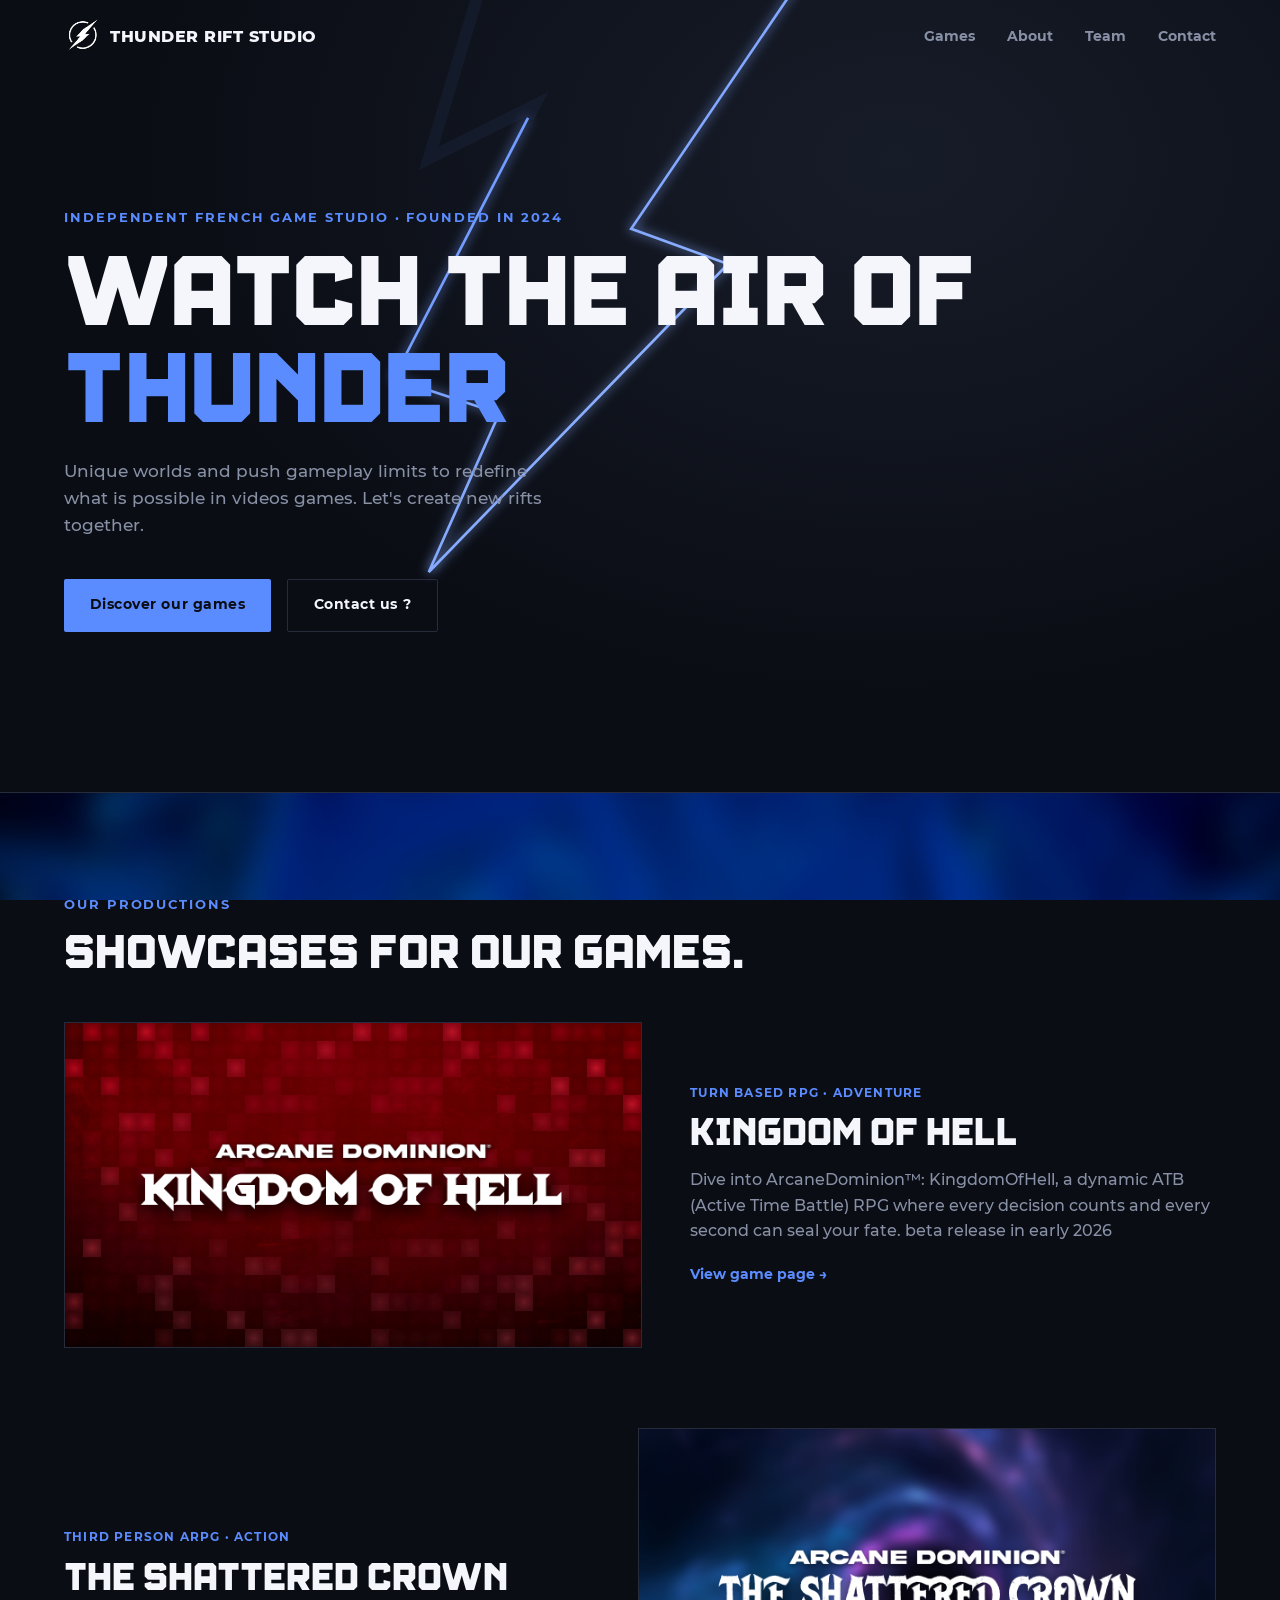
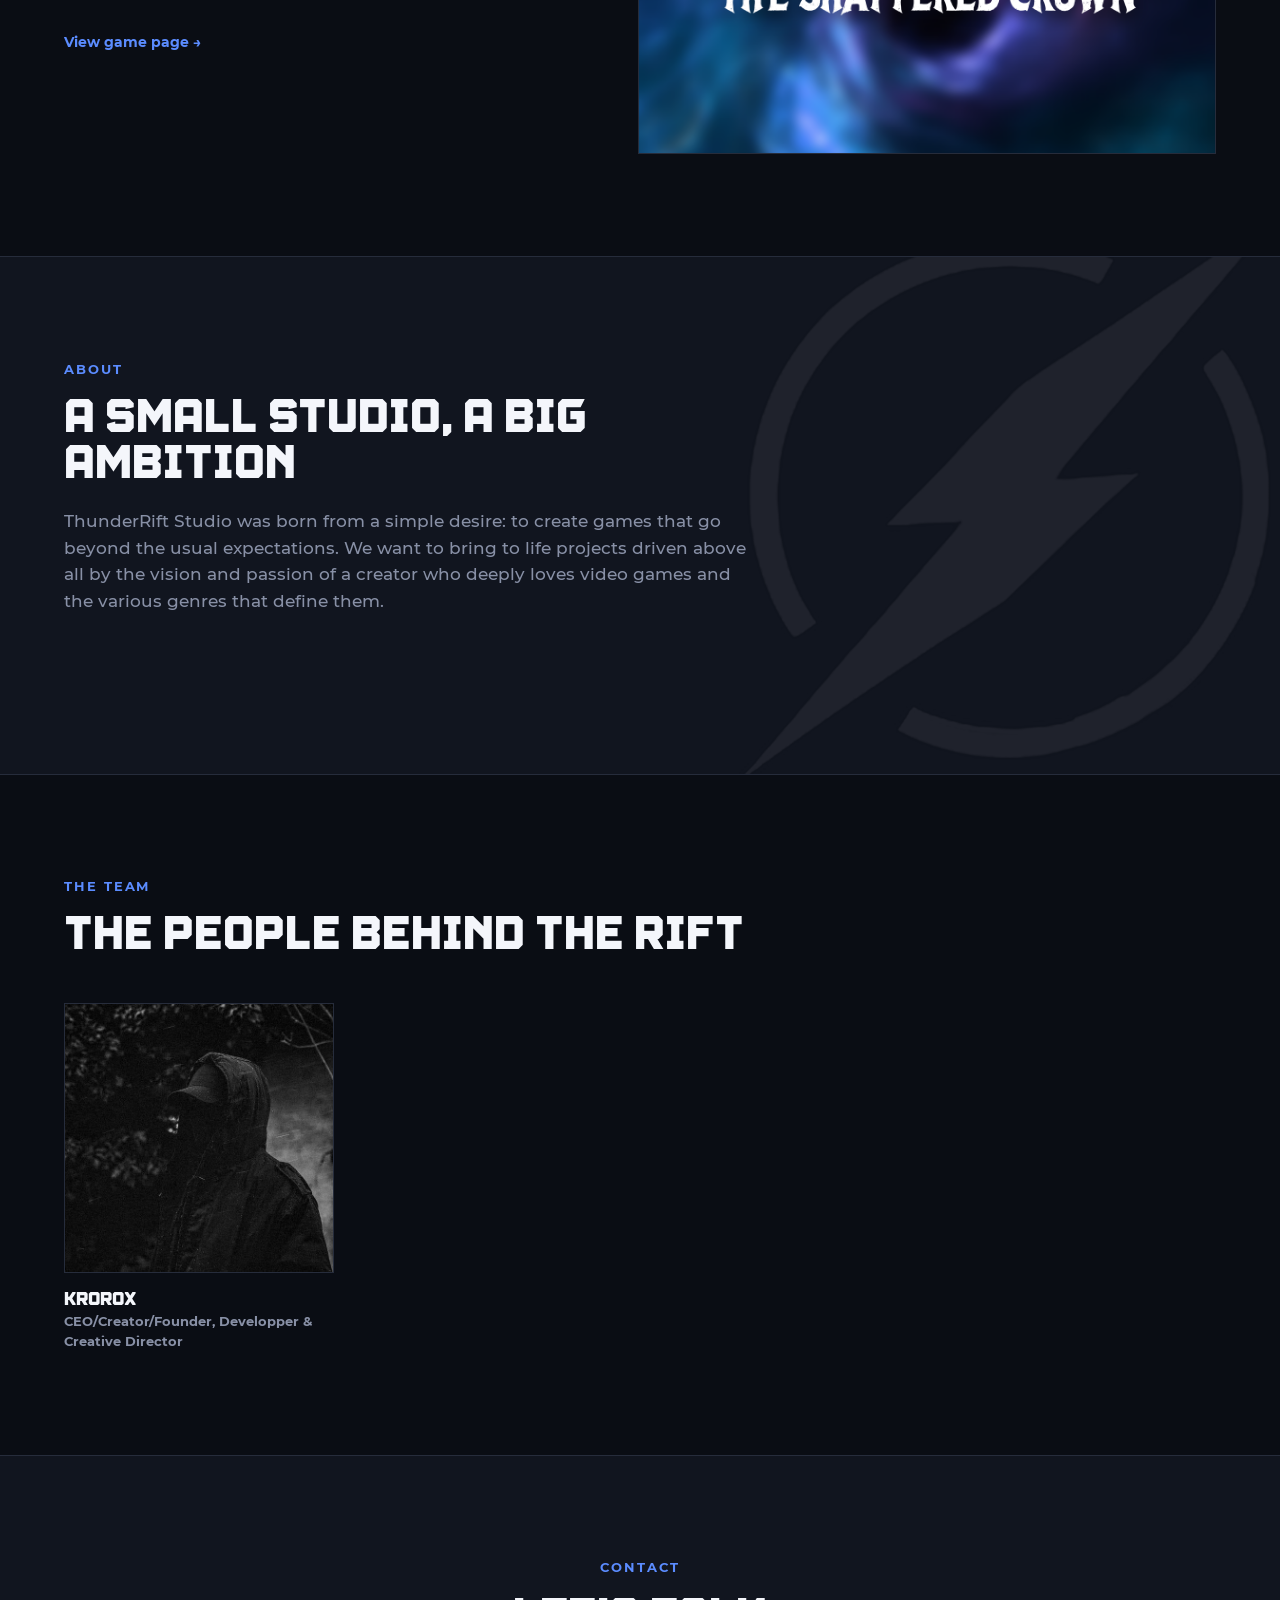
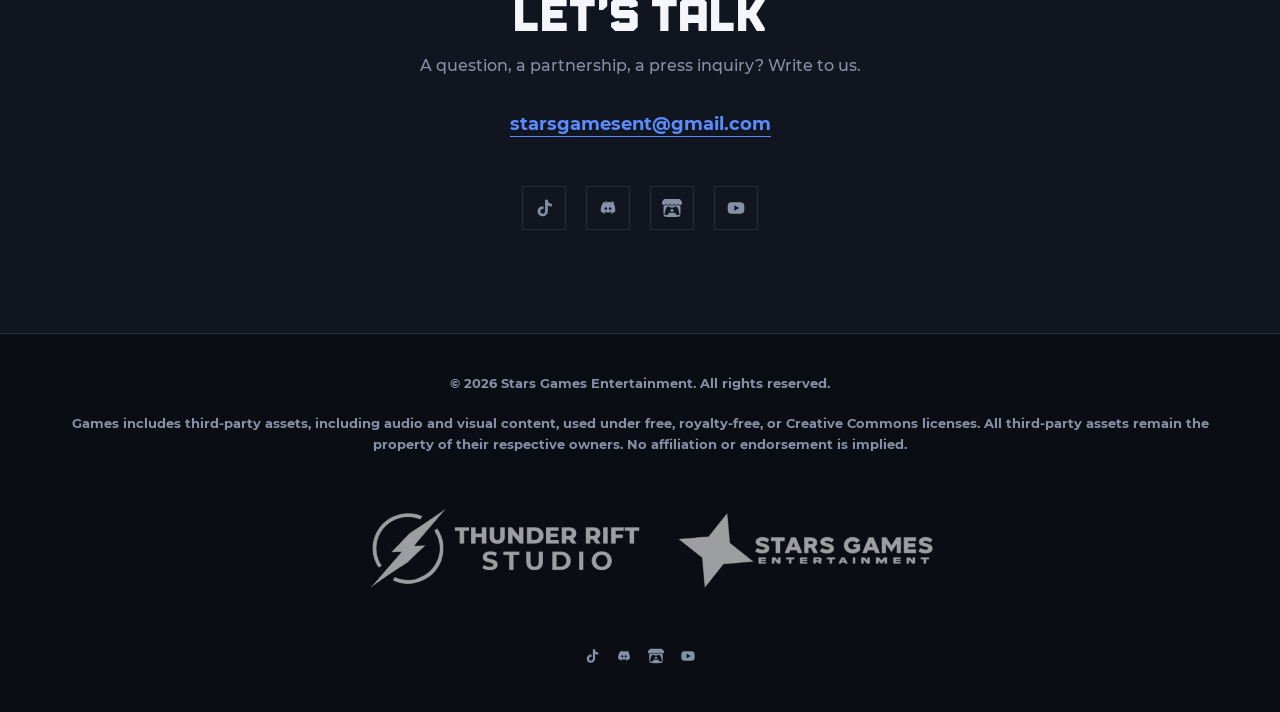
==== index.html @ 84edbed8 "prod v1" ====
<!DOCTYPE html>
<html lang="en">
<head>
<meta charset="UTF-8">
<meta name="viewport" content="width=device-width, initial-scale=1.0">
<title>ThunderRift Studio — Independent Game Studio</title>
<meta name="description" content="ThunderRift Studio, an independent video game studio. Discover our games, our team, and our world born in the rift.">

<link rel="stylesheet" href="css/style.css">
<link rel="icon" href="img/logo.png" type="image/png">
</head>
<body>

<a class="skip-link" href="#main-content">Skip to main content</a>

<!-- Top anchor, used by the logo for "back to top" -->
<div id="top"></div>

<header class="site-header" id="site-header">
  <div class="header-inner">
    <a href="#top" class="logo-lockup" aria-label="ThunderRift Studio — Back to top">
      <img src="img/logo.png" alt="" class="logo-mark" width="36" height="36">
      <span class="logo-text">
        <span class="logo-word">THUNDER<span class="accent"> RIFT STUDIO</span></span>
      </span>
    </a>

    <nav class="main-nav" aria-label="Main navigation">
      <a href="#games">Games</a>
      <a href="#about">About</a>
      <a href="#team">Team</a>
      <a href="#contact">Contact</a>
    </nav>

    <button class="nav-toggle" id="navToggle" aria-expanded="false" aria-controls="mobileNav" aria-label="Open menu">
      <span></span><span></span><span></span>
    </button>
  </div>

  <nav id="mobileNav" class="mobile-nav" aria-label="Mobile navigation">
    <a href="#games">Games</a>
    <a href="#about">About</a>
    <a href="#team">Team</a>
    <a href="#contact">Contact</a>
  </nav>
</header>

<main id="main-content">

  <!-- ================= HERO ================= -->
  <section class="hero">
    <div class="hero-bg" aria-hidden="true">
      <svg class="rift-svg" viewBox="0 0 1600 900" preserveAspectRatio="xMidYMid slice">
        <defs>
          <linearGradient id="riftLine" x1="0%" y1="0%" x2="100%" y2="100%">
            <stop offset="0%" stop-color="#5B8CFF"/>
            <stop offset="100%" stop-color="#A9C4FF"/>
          </linearGradient>
          <filter id="glow" x="-50%" y="-50%" width="200%" height="200%">
            <feGaussianBlur stdDeviation="6" result="blur"/>
            <feMerge>
              <feMergeNode in="blur"/>
              <feMergeNode in="SourceGraphic"/>
            </feMerge>
          </filter>
        </defs>
        <path id="riftPath" class="rift-path" filter="url(#glow)"
          d="M980,-20 L790,260 L900,300 L560,650 L640,470 L520,430 L680,120 L560,180 L620,-20"
          fill="none" stroke="url(#riftLine)" stroke-width="3"/>
        <path class="rift-path rift-path-faint" d="M980,-20 L790,260 L900,300 L560,650 L640,470 L520,430 L680,120 L560,180 L620,-20"
          fill="none" stroke="#5B8CFF" stroke-width="14" opacity="0.06"/>
      </svg>
    </div>

    <div class="hero-content">
      <p class="eyebrow">Independent French Game Studio · Founded in 2024</p>
      <h1 class="hero-title">watch the air of <span class="accent">thunder</span><br></h1>
      <p class="hero-sub">Unique worlds and push gameplay limits to redefine what is possible in videos games. Let's create new rifts together.</p>
      <div class="hero-actions">
        <a href="#games" class="btn btn-primary">Discover our games</a>
        <a href="#contact" class="btn btn-ghost">Contact us ?</a>
      </div>
    </div>

  </section>

  <!-- ================= GAMES ================= -->
  <section class="games" id="games">
    <div class="section-head">
      <p class="eyebrow">Our productions</p>
      <h2>Showcases for our games.</h2>
    </div>

    <article class="game-card">
      <div class="game-media">
        <img src="img/game1.png" alt="KingdomOfHell game preview" loading="lazy">
      </div>
      <div class="game-info">
        <p class="game-tag">Turn Based RPG · Adventure</p>
        <h3>Kingdom Of Hell</h3>
        <p>Dive into ArcaneDominion™: KingdomOfHell, a dynamic ATB (Active Time Battle) RPG where every decision counts and every second can seal your fate. beta release in early 2026</p>
        <a href="https://thunderrift-sudio.itch.io/kingdomofhell" class="link-arrow">View game page →</a>
      </div>
    </article>

    <article class="game-card reverse">
      <div class="game-media">
        <img src="img/game2.png" alt="TheShatteredCrown game preview" loading="lazy">
      </div>
      <div class="game-info">
        <p class="game-tag">Third Person ARPG · Action</p>
        <h3>The Shattered Crown</h3>
        <a href="https://thunderrift-sudio.itch.io/the-shattered-crown" class="link-arrow">View game page →</a>
      </div>
    </article>
  </section>

  <!-- ================= ABOUT ================= -->
  <section class="about" id="about">
    <img src="img/logo.png" alt="" class="about-watermark" aria-hidden="true">
    <div class="about-inner">
      <p class="eyebrow">About</p>
      <h2>A small studio, a big ambition</h2>
      <p class="about-lead">ThunderRift Studio was born from a simple desire: to create games that go beyond the usual expectations. We want to bring to life projects driven above all by the vision and passion of a creator who deeply loves video games and the various genres that define them.</p>
    </div>
  </section>

  <!-- ================= TEAM ================= -->
  <section class="team" id="team">
    <div class="section-head">
      <p class="eyebrow">The team</p>
      <h2>The people behind the rift</h2>
    </div>

    <div class="team-grid">
      <article class="team-card">
        <img src="img/team1.png" alt="PFP of KroRoX" loading="lazy">
        <h3>KroRoX</h3>
        <p class="team-role">CEO/Creator/Founder, Developper &amp; Creative Director</p>
      </article>
    </div>
  </section>

  <!-- ================= CONTACT / SOCIALS ================= -->
  <section class="contact" id="contact">
    <div class="contact-inner">
      <p class="eyebrow">Contact</p>
      <h2>Let's talk</h2>
      <p class="contact-lead">A question, a partnership, a press inquiry? Write to us.</p>
      <a href="mailto:starsgamesent@gmail.com" class="contact-email">starsgamesent@gmail.com</a>

      <div class="socials" aria-label="Social media">
        <a href="https://www.tiktok.com/@thunderriftstudio" aria-label="ThunderRift Studio on TikTok" class="social-link">
          <svg viewBox="0 0 24 24" width="20" height="20" aria-hidden="true"><path fill="currentColor" d="M16.6 2h-3.3v14.1c0 1.6-1.3 2.9-2.9 2.9a2.9 2.9 0 0 1-2.9-2.9 2.9 2.9 0 0 1 2.9-2.9c.3 0 .6 0 .9.1V9.9c-.3 0-.6-.1-.9-.1a6.2 6.2 0 0 0-6.2 6.2A6.2 6.2 0 0 0 10.4 22a6.2 6.2 0 0 0 6.2-6.2V8.6a8.2 8.2 0 0 0 4.8 1.5V6.8a4.8 4.8 0 0 1-4.8-4.8Z"/></svg>
        </a>
        <a href="https://discord.gg/MJ3hh37nez" aria-label="ThunderRift Studio on Discord" class="social-link">
          <svg viewBox="0 0 24 24" width="20" height="20" aria-hidden="true"><path fill="currentColor" d="M20.3 5.4A18 18 0 0 0 15.9 4l-.3.6a13 13 0 0 1 3.7 1.4 15 15 0 0 0-11.9 0A13 13 0 0 1 11 4.6L10.7 4a18 18 0 0 0-4.4 1.4C3.6 9.1 3 12.7 3.3 16.3A17.9 17.9 0 0 0 8.3 19l.7-1.2a11.5 11.5 0 0 1-1.9-.9l.5-.4a13 13 0 0 0 8.8 0l.5.4a11.5 11.5 0 0 1-1.9.9l.7 1.2a17.9 17.9 0 0 0 5-2.7c.4-4.2-.6-7.7-2.4-11ZM9.5 14.4c-.8 0-1.5-.8-1.5-1.7s.7-1.7 1.5-1.7 1.5.8 1.5 1.7-.7 1.7-1.5 1.7Zm5 0c-.8 0-1.5-.8-1.5-1.7s.7-1.7 1.5-1.7 1.5.8 1.5 1.7-.7 1.7-1.5 1.7Z"/></svg>
        </a>
        <a href="https://thunderrift-sudio.itch.io/" aria-label="ThunderRift Studio on Itch.io" class="social-link">
          <svg viewBox="0 0 24 24" width="20" height="20" aria-hidden="true"><path fill="currentColor" d="M3.13 1.338C2.08 1.96.02 4.328 0 4.95v1.03c0 1.303 1.22 2.45 2.325 2.45 1.33 0 2.436-1.102 2.436-2.41 0 1.308 1.07 2.41 2.4 2.41 1.328 0 2.362-1.102 2.362-2.41 0 1.308 1.137 2.41 2.466 2.41h.024c1.33 0 2.466-1.102 2.466-2.41 0 1.308 1.034 2.41 2.363 2.41 1.33 0 2.4-1.102 2.4-2.41 0 1.308 1.106 2.41 2.435 2.41C22.78 8.43 24 7.282 24 5.98V4.95c-.02-.62-2.082-2.99-3.13-3.612-3.253-.114-5.508-.134-8.87-.133-3.362 0-7.945.053-8.87.133zm6.376 6.477a2.74 2.74 0 0 1-.468.602c-.5.49-1.19.795-1.947.795a2.786 2.786 0 0 1-1.95-.795c-.182-.178-.32-.37-.446-.59-.127.222-.303.412-.486.59a2.788 2.788 0 0 1-1.95.795c-.092 0-.187-.025-.264-.052-.107 1.113-.152 2.176-.168 2.95v.005l-.006 1.167c.02 2.334-.23 7.564 1.03 8.85 1.952.454 5.545.662 9.15.663 3.605 0 7.198-.21 9.15-.664 1.26-1.284 1.01-6.514 1.03-8.848l-.006-1.167v-.004c-.016-.775-.06-1.838-.168-2.95-.077.026-.172.052-.263.052a2.788 2.788 0 0 1-1.95-.795c-.184-.178-.36-.368-.486-.59-.127.22-.265.412-.447.59a2.786 2.786 0 0 1-1.95.794c-.76 0-1.446-.303-1.948-.793a2.74 2.74 0 0 1-.468-.602 2.738 2.738 0 0 1-.463.602 2.787 2.787 0 0 1-1.95.794h-.16a2.787 2.787 0 0 1-1.95-.793 2.738 2.738 0 0 1-.464-.602zm-2.004 2.59v.002c.795.002 1.5 0 2.373.953.687-.072 1.406-.108 2.125-.107.72 0 1.438.035 2.125.107.873-.953 1.578-.95 2.372-.953.376 0 1.876 0 2.92 2.934l1.123 4.028c.832 2.995-.266 3.068-1.636 3.07-2.03-.075-3.156-1.55-3.156-3.025-1.124.184-2.436.276-3.748.277-1.312 0-2.624-.093-3.748-.277 0 1.475-1.125 2.95-3.156 3.026-1.37-.004-2.468-.077-1.636-3.072l1.122-4.027c1.045-2.934 2.545-2.934 2.92-2.934zM12 12.714c-.002.002-2.14 1.964-2.523 2.662l1.4-.056v1.22c0 .056.56.033 1.123.007.562.026 1.124.05 1.124-.008v-1.22l1.4.055C14.138 14.677 12 12.713 12 12.713z"/></svg>
        </a>
        <a href="https://www.youtube.com/@ThunderRiftStudio" aria-label="ThunderRift Studio on YouTube" class="social-link">
          <svg viewBox="0 0 24 24" width="20" height="20" aria-hidden="true"><path fill="currentColor" d="M22 12s0-3.1-.4-4.6a3 3 0 0 0-2.1-2.1C17.9 5 12 5 12 5s-5.9 0-7.5.3a3 3 0 0 0-2.1 2.1C2 8.9 2 12 2 12s0 3.1.4 4.6a3 3 0 0 0 2.1 2.1C6.1 19 12 19 12 19s5.9 0 7.5-.3a3 3 0 0 0 2.1-2.1c.4-1.5.4-4.6.4-4.6ZM10 15.3V8.7L15.8 12 10 15.3Z"/></svg>
        </a>
      </div>
    </div>
  </section>

</main>

<!-- ================= FOOTER ================= -->
<footer class="site-footer">
  <div class="footer-inner">
    <p class="footer-copy">© 2026 Stars Games Entertainment. All rights reserved.</p>
    <p class="footer-copy">Games includes third-party assets, including audio and visual content,
used under free, royalty-free, or Creative Commons licenses. All third-party assets remain the property of their respective owners.
No affiliation or endorsement is implied.</p>

    <ul class="studio-logos" aria-label="Our partner studios">
      <li><img src="img/studio1.png" alt="Partner studio logo 1" loading="lazy"></li>
      <li><img src="img/studio2.png" alt="Partner studio logo 2" loading="lazy"></li>
    </ul>

    <div class="footer-socials" aria-label="Social media">
      <a href="https://www.tiktok.com/@thunderriftstudio" aria-label="TikTok"><svg viewBox="0 0 24 24" width="16" height="16" aria-hidden="true"><path fill="currentColor" d="M16.6 2h-3.3v14.1c0 1.6-1.3 2.9-2.9 2.9a2.9 2.9 0 0 1-2.9-2.9 2.9 2.9 0 0 1 2.9-2.9c.3 0 .6 0 .9.1V9.9c-.3 0-.6-.1-.9-.1a6.2 6.2 0 0 0-6.2 6.2A6.2 6.2 0 0 0 10.4 22a6.2 6.2 0 0 0 6.2-6.2V8.6a8.2 8.2 0 0 0 4.8 1.5V6.8a4.8 4.8 0 0 1-4.8-4.8Z"/></svg></a>
      <a href="https://discord.gg/MJ3hh37nez" aria-label="Discord"><svg viewBox="0 0 24 24" width="16" height="16" aria-hidden="true"><path fill="currentColor" d="M20.3 5.4A18 18 0 0 0 15.9 4l-.3.6a13 13 0 0 1 3.7 1.4 15 15 0 0 0-11.9 0A13 13 0 0 1 11 4.6L10.7 4a18 18 0 0 0-4.4 1.4C3.6 9.1 3 12.7 3.3 16.3A17.9 17.9 0 0 0 8.3 19l.7-1.2a11.5 11.5 0 0 1-1.9-.9l.5-.4a13 13 0 0 0 8.8 0l.5.4a11.5 11.5 0 0 1-1.9.9l.7 1.2a17.9 17.9 0 0 0 5-2.7c.4-4.2-.6-7.7-2.4-11ZM9.5 14.4c-.8 0-1.5-.8-1.5-1.7s.7-1.7 1.5-1.7 1.5.8 1.5 1.7-.7 1.7-1.5 1.7Zm5 0c-.8 0-1.5-.8-1.5-1.7s.7-1.7 1.5-1.7 1.5.8 1.5 1.7-.7 1.7-1.5 1.7Z"/></svg></a>
      <a href="https://thunderrift-sudio.itch.io/" aria-label="Itch.io"><svg viewBox="0 0 24 24" width="16" height="16" aria-hidden="true"><path fill="currentColor" d="M3.13 1.338C2.08 1.96.02 4.328 0 4.95v1.03c0 1.303 1.22 2.45 2.325 2.45 1.33 0 2.436-1.102 2.436-2.41 0 1.308 1.07 2.41 2.4 2.41 1.328 0 2.362-1.102 2.362-2.41 0 1.308 1.137 2.41 2.466 2.41h.024c1.33 0 2.466-1.102 2.466-2.41 0 1.308 1.034 2.41 2.363 2.41 1.33 0 2.4-1.102 2.4-2.41 0 1.308 1.106 2.41 2.435 2.41C22.78 8.43 24 7.282 24 5.98V4.95c-.02-.62-2.082-2.99-3.13-3.612-3.253-.114-5.508-.134-8.87-.133-3.362 0-7.945.053-8.87.133zm6.376 6.477a2.74 2.74 0 0 1-.468.602c-.5.49-1.19.795-1.947.795a2.786 2.786 0 0 1-1.95-.795c-.182-.178-.32-.37-.446-.59-.127.222-.303.412-.486.59a2.788 2.788 0 0 1-1.95.795c-.092 0-.187-.025-.264-.052-.107 1.113-.152 2.176-.168 2.95v.005l-.006 1.167c.02 2.334-.23 7.564 1.03 8.85 1.952.454 5.545.662 9.15.663 3.605 0 7.198-.21 9.15-.664 1.26-1.284 1.01-6.514 1.03-8.848l-.006-1.167v-.004c-.016-.775-.06-1.838-.168-2.95-.077.026-.172.052-.263.052a2.788 2.788 0 0 1-1.95-.795c-.184-.178-.36-.368-.486-.59-.127.22-.265.412-.447.59a2.786 2.786 0 0 1-1.95.794c-.76 0-1.446-.303-1.948-.793a2.74 2.74 0 0 1-.468-.602 2.738 2.738 0 0 1-.463.602 2.787 2.787 0 0 1-1.95.794h-.16a2.787 2.787 0 0 1-1.95-.793 2.738 2.738 0 0 1-.464-.602zm-2.004 2.59v.002c.795.002 1.5 0 2.373.953.687-.072 1.406-.108 2.125-.107.72 0 1.438.035 2.125.107.873-.953 1.578-.95 2.372-.953.376 0 1.876 0 2.92 2.934l1.123 4.028c.832 2.995-.266 3.068-1.636 3.07-2.03-.075-3.156-1.55-3.156-3.025-1.124.184-2.436.276-3.748.277-1.312 0-2.624-.093-3.748-.277 0 1.475-1.125 2.95-3.156 3.026-1.37-.004-2.468-.077-1.636-3.072l1.122-4.027c1.045-2.934 2.545-2.934 2.92-2.934zM12 12.714c-.002.002-2.14 1.964-2.523 2.662l1.4-.056v1.22c0 .056.56.033 1.123.007.562.026 1.124.05 1.124-.008v-1.22l1.4.055C14.138 14.677 12 12.713 12 12.713z"/></svg></a>
      <a href="https://www.youtube.com/@ThunderRiftStudio" aria-label="YouTube"><svg viewBox="0 0 24 24" width="16" height="16" aria-hidden="true"><path fill="currentColor" d="M22 12s0-3.1-.4-4.6a3 3 0 0 0-2.1-2.1C17.9 5 12 5 12 5s-5.9 0-7.5.3a3 3 0 0 0-2.1 2.1C2 8.9 2 12 2 12s0 3.1.4 4.6a3 3 0 0 0 2.1 2.1C6.1 19 12 19 12 19s5.9 0 7.5-.3a3 3 0 0 0 2.1-2.1c.4-1.5.4-4.6.4-4.6ZM10 15.3V8.7L15.8 12 10 15.3Z"/></svg></a>
    </div>
  </div>
</footer>

<a href="#top" class="back-to-top" id="backToTop" aria-label="Back to top">↑</a>

<script src="js/script.js"></script>
</body>
</html>
---- css/style.css ----
/* ============================================================
   THUNDERRIFT STUDIO — style.css
   ============================================================ */

/* ---------- Polices locales ----------
   Dépose tes fichiers dans le dossier fonts/ avec exactement ces noms :
   - fonts/title.ttf   → police des titres (ex: Chakra Petch, ou toute police "display")
   - fonts/text.ttf    → police du texte courant (ex: Inter)
   - fonts/mono.ttf    → police des labels / nav / éléments UI (ex: JetBrains Mono)

   Si tu as des .otf au lieu de .ttf, remplace juste l'extension dans
   les url() ci-dessous ET format('truetype') par format('opentype').
------------------------------------------------------------- */
@font-face {
  font-family: 'TR-Title';
  src: url('../fonts/title.ttf') format('truetype');
  font-weight: 400 700;
  font-style: normal;
  font-display: swap;
}
@font-face {
  /* Police unique et dédiée réservée au nom "ThunderRift" (logo header + footer) */
  font-family: 'TR-Brand';
  src: url('../fonts/thr.ttf') format('truetype');
  font-weight: 400 700;
  font-style: normal;
  font-display: swap;
}
@font-face {
  font-family: 'TR-Text';
  src: url('../fonts/text.ttf') format('truetype');
  font-weight: 400 700;
  font-style: normal;
  font-display: swap;
}
@font-face {
  font-family: 'TR-Mono';
  src: url('../fonts/mono.ttf') format('truetype');
  font-weight: 400 700;
  font-style: normal;
  font-display: swap;
}

:root {
  /* Couleurs */
  --bg-void: #0A0D14;
  --bg-panel: #11151F;
  --bg-panel-2: #171C29;
  --line: #262C3B;
  --storm-gray: #4A5468;
  --rift-blue: #5B8CFF;
  --rift-glow: #A9C4FF;
  --text-primary: #F4F6FB;
  --text-muted: #8890A6;

  /* Typographie : le nom local en premier, avec un fallback système
     tant que les fichiers dans fonts/ ne sont pas encore en place */
  --font-display: 'TR-Title', 'Arial Narrow', sans-serif;
  --font-body: 'TR-Text', -apple-system, 'Segoe UI', sans-serif;
  --font-mono: 'TR-Mono', 'Courier New', monospace;
  --font-brand: 'TR-Brand', 'Arial Narrow', sans-serif;

  /* Rythme */
  --section-pad: clamp(4rem, 8vw, 8rem);
  --container-w: 1200px;
}

/* ---------- Reset ---------- */
*, *::before, *::after { box-sizing: border-box; }
html { scroll-behavior: smooth; }
body {
  margin: 0;
  background-color: var(--bg-void);
  color: var(--text-primary);
  font-family: var(--font-body);
  font-size: 16px;
  line-height: 1.6;
  -webkit-font-smoothing: antialiased;
  position: relative;
}

/* Image de fond fixe (ne défile pas avec le contenu), étirée de façon élastique
   pour coller exactement aux dimensions de l'écran (ex: 16:9), sans répétition. */
body::before {
  content: '';
  position: fixed;
  inset: 0;
  z-index: -1;
  background-color: var(--bg-void);
  background-image: url('../img/bg-texture.jpg');
  background-repeat: no-repeat;
  background-position: center;
  background-size: 100% 100%;
}
img { max-width: 100%; display: block; }
a { color: inherit; text-decoration: none; }
h1, h2, h3 { font-family: var(--font-display); margin: 0; line-height: 1.1; }
p { margin: 0; }
ul { list-style: none; margin: 0; padding: 0; }
button { font-family: inherit; }

.skip-link {
  position: absolute;
  left: -999px;
  top: 0;
  background: var(--rift-blue);
  color: var(--bg-void);
  padding: .75rem 1.25rem;
  z-index: 200;
  font-family: var(--font-mono);
  font-size: .85rem;
}
.skip-link:focus { left: 1rem; top: 1rem; }

:focus-visible {
  outline: 2px solid var(--rift-blue);
  outline-offset: 3px;
}

.eyebrow {
  font-family: var(--font-mono);
  font-size: .8rem;
  letter-spacing: .15em;
  text-transform: uppercase;
  color: var(--rift-blue);
  margin: 0 0 .75rem;
}

.accent { color: var(--rift-blue); }

.section-head {
  max-width: var(--container-w);
  margin: 0 auto;
  padding: 0 1.5rem;
}
.section-head h2 {
  font-size: clamp(1.8rem, 3.5vw, 2.6rem);
  font-weight: 600;
  max-width: 30ch;
}

/* ---------- Boutons / liens ---------- */
.btn {
  display: inline-flex;
  align-items: center;
  gap: .5rem;
  padding: .9rem 1.6rem;
  font-family: var(--font-mono);
  font-size: .85rem;
  letter-spacing: .04em;
  border-radius: 2px;
  transition: transform .15s ease, background .2s ease, border-color .2s ease;
}
.btn-primary {
  background: var(--rift-blue);
  color: var(--bg-void);
  font-weight: 500;
}
.btn-primary:hover { transform: translateY(-2px); background: var(--rift-glow); }
.btn-ghost {
  border: 1px solid var(--line);
  color: var(--text-primary);
}
.btn-ghost:hover { border-color: var(--rift-blue); transform: translateY(-2px); }

.link-arrow {
  font-family: var(--font-mono);
  font-size: .85rem;
  color: var(--rift-blue);
  display: inline-block;
  margin-top: 1.25rem;
  transition: gap .2s ease;
}
.link-arrow:hover { text-decoration: underline; }

/* ============================================================
   HEADER
   ============================================================ */
.site-header {
  position: fixed;
  top: 0; left: 0; right: 0;
  z-index: 100;
  background: transparent;
  border-bottom: 1px solid transparent;
  transition: background .25s ease, border-color .25s ease;
}
.site-header.scrolled {
  background: rgba(10, 13, 20, 0.85);
  backdrop-filter: blur(10px);
  border-bottom: 1px solid var(--line);
}
.header-inner {
  max-width: var(--container-w);
  margin: 0 auto;
  padding: .9rem 1.5rem;
  display: flex;
  align-items: center;
  justify-content: space-between;
}

.logo-lockup {
  display: flex;
  align-items: center;
  gap: .65rem;
  padding: .25rem .25rem .25rem 0;
}
.logo-mark { flex-shrink: 0; }
.logo-text { display: flex; flex-direction: column; }
.logo-word {
  font-family: var(--font-brand);
  font-weight: 600;
  font-size: 1rem;
  letter-spacing: .03em;
}
.logo-word .accent { color: inherit; }

.main-nav { display: flex; gap: 2rem; }
.main-nav a {
  font-family: var(--font-mono);
  font-size: .85rem;
  color: var(--text-muted);
  transition: color .2s ease;
  margin-right: 0; /* le gap gère déjà l'espacement ; fallback ci-dessous pour vieux navigateurs */
}
.main-nav a:not(:last-child) { margin-right: 2rem; }
.main-nav { gap: 0; } /* évite le cumul gap + margin sur navigateurs récents */
.main-nav a:hover { color: var(--text-primary); }

.nav-toggle {
  display: none;
  flex-direction: column;
  justify-content: center;
  gap: 5px;
  width: 36px;
  height: 36px;
  background: transparent;
  border: none;
  cursor: pointer;
}
.nav-toggle span {
  display: block;
  height: 2px;
  background: var(--text-primary);
  transition: transform .2s ease, opacity .2s ease;
}
.nav-toggle[aria-expanded="true"] span:nth-child(1) { transform: translateY(7px) rotate(45deg); }
.nav-toggle[aria-expanded="true"] span:nth-child(2) { opacity: 0; }
.nav-toggle[aria-expanded="true"] span:nth-child(3) { transform: translateY(-7px) rotate(-45deg); }

.mobile-nav {
  display: none;
  flex-direction: column;
  padding: 0 1.5rem 1.5rem;
  gap: 1rem;
}
.mobile-nav a {
  font-family: var(--font-mono);
  font-size: .95rem;
  color: var(--text-muted);
  padding: .5rem 0;
  border-bottom: 1px solid var(--line);
}
.mobile-nav.open { display: flex; }

/* ============================================================
   HERO
   ============================================================ */
.hero {
  position: relative;
  min-height: 88vh;
  display: flex;
  align-items: center;
  overflow: hidden;
  background: radial-gradient(ellipse at 70% 20%, var(--bg-panel-2) 0%, var(--bg-void) 60%);
}
.hero-bg { position: absolute; inset: 0; z-index: 0; }
.rift-svg { width: 100%; height: 100%; }
.rift-path {
  stroke-dasharray: 1600;
  stroke-dashoffset: 1600;
  animation: draw-rift 2.2s cubic-bezier(.6,0,.2,1) .3s forwards;
}
.rift-path-faint { animation: none; opacity: .06; }
@keyframes draw-rift {
  to { stroke-dashoffset: 0; }
}

.hero-content {
  position: relative;
  z-index: 1;
  max-width: var(--container-w);
  margin: 0 auto;
  padding: 7rem 1.5rem 4rem;
  width: 100%;
}
.hero-title {
  font-size: clamp(2.6rem, 7vw, 5.5rem);
  font-weight: 700;
  letter-spacing: .01em;
  margin-bottom: 1.5rem;
}
.hero-sub {
  max-width: 46ch;
  color: var(--text-muted);
  font-size: 1.05rem;
  margin-bottom: 2.5rem;
}
.hero-actions { display: flex; gap: 1rem; flex-wrap: wrap; }

/* ============================================================
   GAMES
   ============================================================ */
.games {
  padding: var(--section-pad) 0;
  border-top: 1px solid var(--line);
}
.games .section-head { margin-bottom: 3rem; }

.game-card {
  max-width: var(--container-w);
  margin: 0 auto 5rem;
  padding: 0 1.5rem;
  display: grid;
  grid-template-columns: 1.1fr 1fr;
  gap: 3rem;
  align-items: center;
}
.game-card:last-child { margin-bottom: 0; }
.game-card.reverse { direction: rtl; }
.game-card.reverse > * { direction: ltr; }

.game-media {
  border: 1px solid var(--line);
  overflow: hidden;
  background: var(--bg-panel);
}
.game-media img { width: 100%; height: auto; }

.game-tag {
  font-family: var(--font-mono);
  font-size: .75rem;
  letter-spacing: .1em;
  text-transform: uppercase;
  color: var(--rift-blue);
  margin-bottom: .75rem;
}
.game-info h3 {
  font-size: clamp(1.6rem, 3vw, 2.1rem);
  margin-bottom: 1rem;
}
.game-info p:not(.game-tag) { color: var(--text-muted); }

/* ============================================================
   ABOUT
   ============================================================ */
.about {
  position: relative;
  overflow: hidden;
  padding: var(--section-pad) 0;
  background: var(--bg-panel);
  border-top: 1px solid var(--line);
  border-bottom: 1px solid var(--line);
}
.about-watermark {
  position: absolute;
  right: -4%;
  left: auto;
  top: 50%;
  transform: translateY(-50%);
  height: 130%;
  width: auto;
  max-width: none;
  opacity: .06;
  z-index: 0;
  pointer-events: none;
  user-select: none;
}
.about-inner {
  position: relative;
  z-index: 1;
  max-width: var(--container-w);
  margin: 0 auto;
  padding: 0 1.5rem;
}
.about h2 {
  font-size: clamp(1.8rem, 3.5vw, 2.6rem);
  max-width: 22ch;
  margin-bottom: 1.5rem;
}
.about-lead {
  max-width: 62ch;
  color: var(--text-muted);
  font-size: 1.05rem;
  margin-bottom: 3.5rem;
}
.about-grid {
  display: grid;
  grid-template-columns: repeat(3, 1fr);
  gap: 2rem;
}
.about-item {
  border-top: 1px solid var(--line);
  padding-top: 1.25rem;
}
.about-num {
  font-family: var(--font-mono);
  color: var(--rift-blue);
  font-size: .9rem;
}
.about-item h3 {
  font-size: 1.1rem;
  margin: .5rem 0 .5rem;
  font-weight: 600;
}
.about-item p { color: var(--text-muted); font-size: .95rem; }

/* ============================================================
   TEAM
   ============================================================ */
.team {
  padding: var(--section-pad) 0;
}
.team .section-head { margin-bottom: 3rem; }
.team-grid {
  max-width: var(--container-w);
  margin: 0 auto;
  padding: 0 1.5rem;
  display: grid;
  grid-template-columns: repeat(4, 1fr);
  gap: 1.5rem;
}
.team-card img {
  width: 100%;
  aspect-ratio: 1;
  object-fit: cover;
  margin-bottom: 1rem;
  border: 1px solid var(--line);
}
.team-card h3 { font-size: 1.05rem; font-weight: 600; margin-bottom: .25rem; }
.team-role { font-family: var(--font-mono); font-size: .8rem; color: var(--text-muted); }

/* ============================================================
   CONTACT
   ============================================================ */
.contact {
  padding: var(--section-pad) 0;
  background: var(--bg-panel);
  border-top: 1px solid var(--line);
  text-align: center;
}
.contact-inner {
  max-width: 620px;
  margin: 0 auto;
  padding: 0 1.5rem;
}
.contact h2 {
  font-size: clamp(1.8rem, 3.5vw, 2.6rem);
  margin-bottom: 1rem;
}
.contact-lead { color: var(--text-muted); margin-bottom: 2rem; }
.contact-email {
  font-family: var(--font-mono);
  font-size: 1.1rem;
  color: var(--rift-blue);
  border-bottom: 1px solid var(--rift-blue);
  padding-bottom: 2px;
}
.contact-email:hover { color: var(--rift-glow); border-color: var(--rift-glow); }

.socials {
  display: flex;
  justify-content: center;
  gap: 1.25rem;
  margin-top: 3rem;
}
.social-link {
  width: 44px; height: 44px;
  display: flex; align-items: center; justify-content: center;
  border: 1px solid var(--line);
  color: var(--text-muted);
  transition: color .2s ease, border-color .2s ease, transform .2s ease;
}
.social-link:hover { color: var(--rift-blue); border-color: var(--rift-blue); transform: translateY(-2px); }

/* ============================================================
   FOOTER
   ============================================================ */
.site-footer {
  border-top: 1px solid var(--line);
  padding: 2.5rem 0;
}
.footer-inner {
  max-width: var(--container-w);
  margin: 0 auto;
  padding: 0 1.5rem;
  display: flex;
  flex-direction: column;
  align-items: center;
  justify-content: center;
  gap: 1.25rem;
  text-align: center;
}
.footer-copy {
  font-family: var(--font-mono);
  font-size: .8rem;
  color: var(--text-muted);
}
.studio-logos {
  display: flex;
  align-items: center;
  justify-content: center;
  gap: 1.5rem;
  flex-wrap: wrap;
}
.studio-logos img {
  width: auto;
  height: auto;
  opacity: .6;
  filter: grayscale(1);
  transition: opacity .2s ease, filter .2s ease;
}
.studio-logos img:hover {
  opacity: 1;
  filter: grayscale(0);
}
.footer-socials { display: flex; gap: 1rem; }
.footer-socials a { color: var(--text-muted); }
.footer-socials a:hover { color: var(--rift-blue); }

/* ============================================================
   BACK TO TOP (bouton flottant)
   ============================================================ */
.back-to-top {
  position: fixed;
  bottom: 2rem;
  right: 2rem;
  width: 44px;
  height: 44px;
  display: flex;
  align-items: center;
  justify-content: center;
  background: var(--bg-panel-2);
  border: 1px solid var(--line);
  color: var(--rift-blue);
  font-size: 1.1rem;
  z-index: 90;
  opacity: 0;
  visibility: hidden;
  transform: translateY(8px);
  transition: opacity .25s ease, transform .25s ease, visibility .25s;
}
.back-to-top.visible {
  opacity: 1;
  visibility: visible;
  transform: translateY(0);
}
.back-to-top:hover { border-color: var(--rift-blue); }

/* ============================================================
   RESPONSIVE
   ============================================================ */
@media (max-width: 860px) {
  .main-nav { display: none; }
  .nav-toggle { display: flex; }
  .game-card { grid-template-columns: 1fr; }
  .game-card.reverse { direction: ltr; }
  .about-grid { grid-template-columns: 1fr; gap: 1.5rem; }
  .team-grid { grid-template-columns: repeat(2, 1fr); }
}

@media (max-width: 480px) {
  .hero-actions { flex-direction: column; align-items: flex-start; }
  .footer-inner { flex-direction: column; align-items: flex-start; }
}

/* ---------- Accessibilité : mouvement réduit ---------- */
@media (prefers-reduced-motion: reduce) {
  html { scroll-behavior: auto; }
  .rift-path {
    animation: none;
    stroke-dashoffset: 0;
  }
  .btn, .social-link, .back-to-top { transition: none; }
}
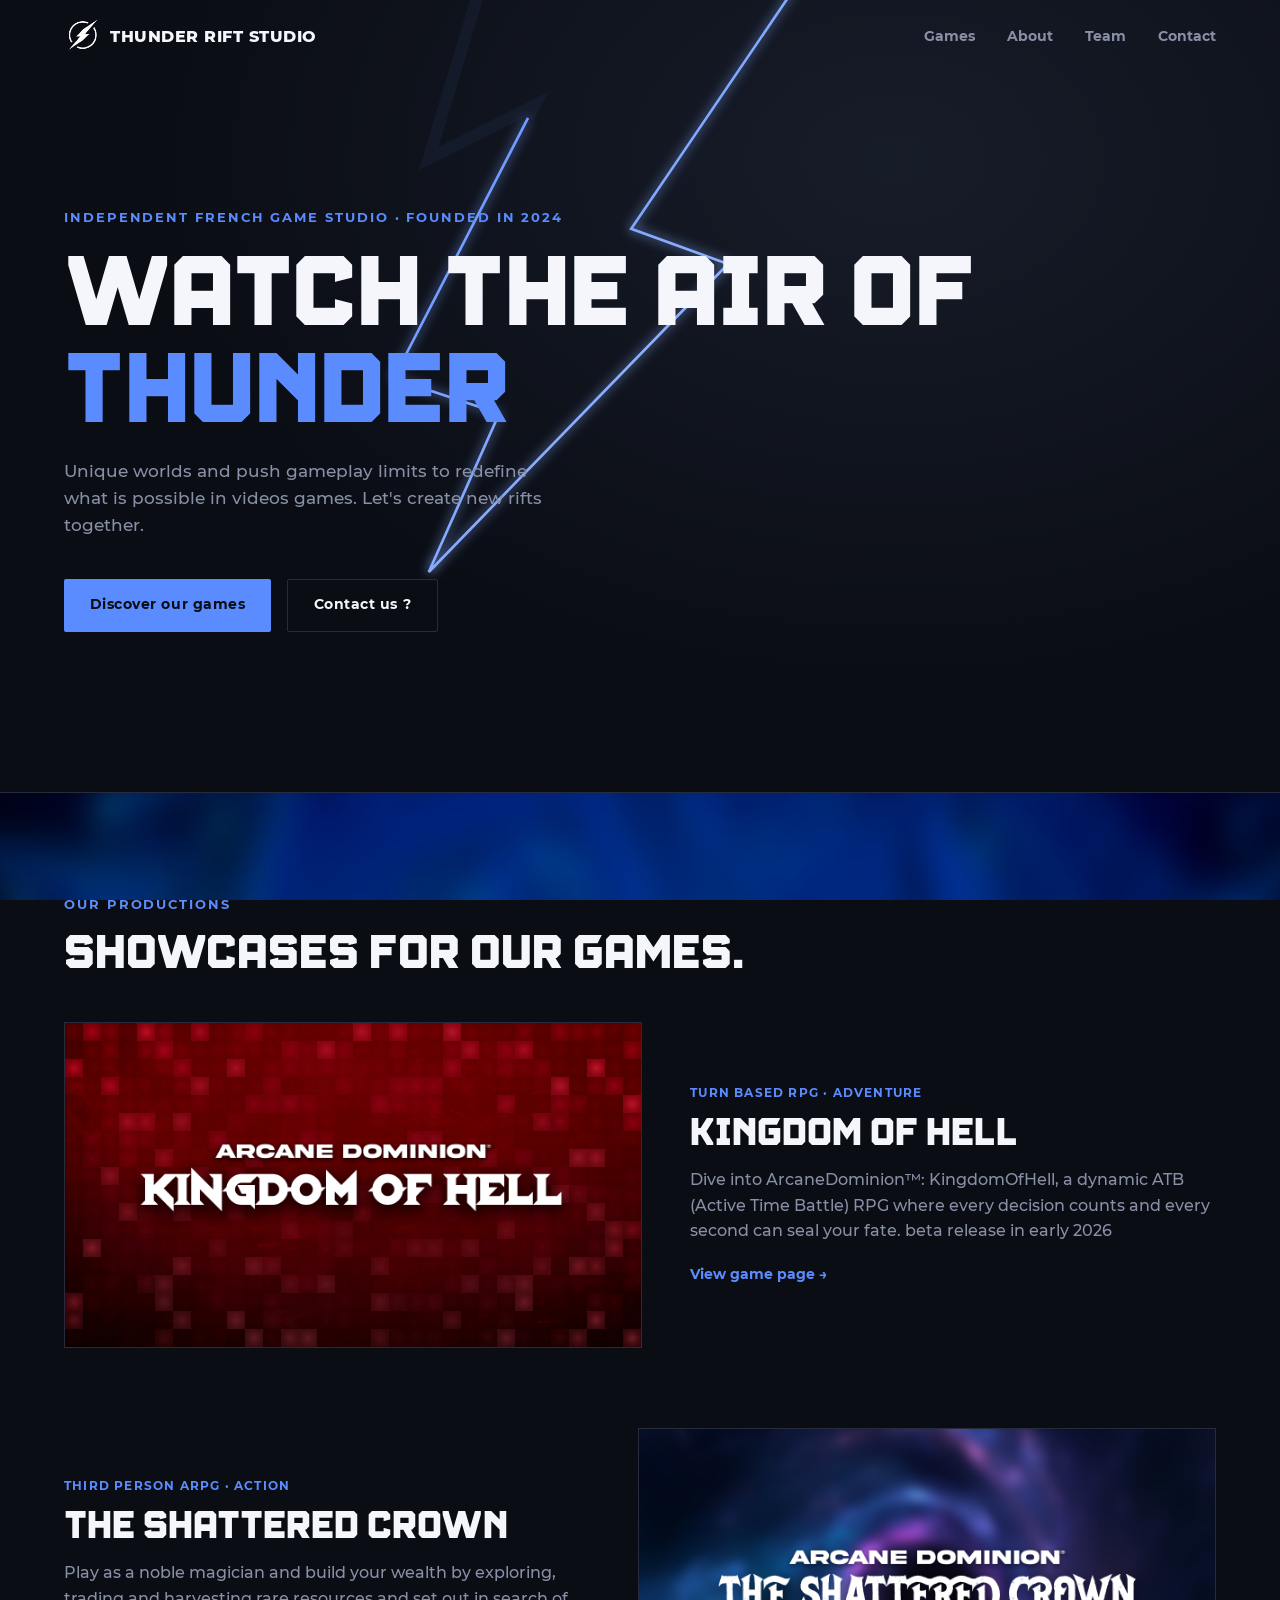
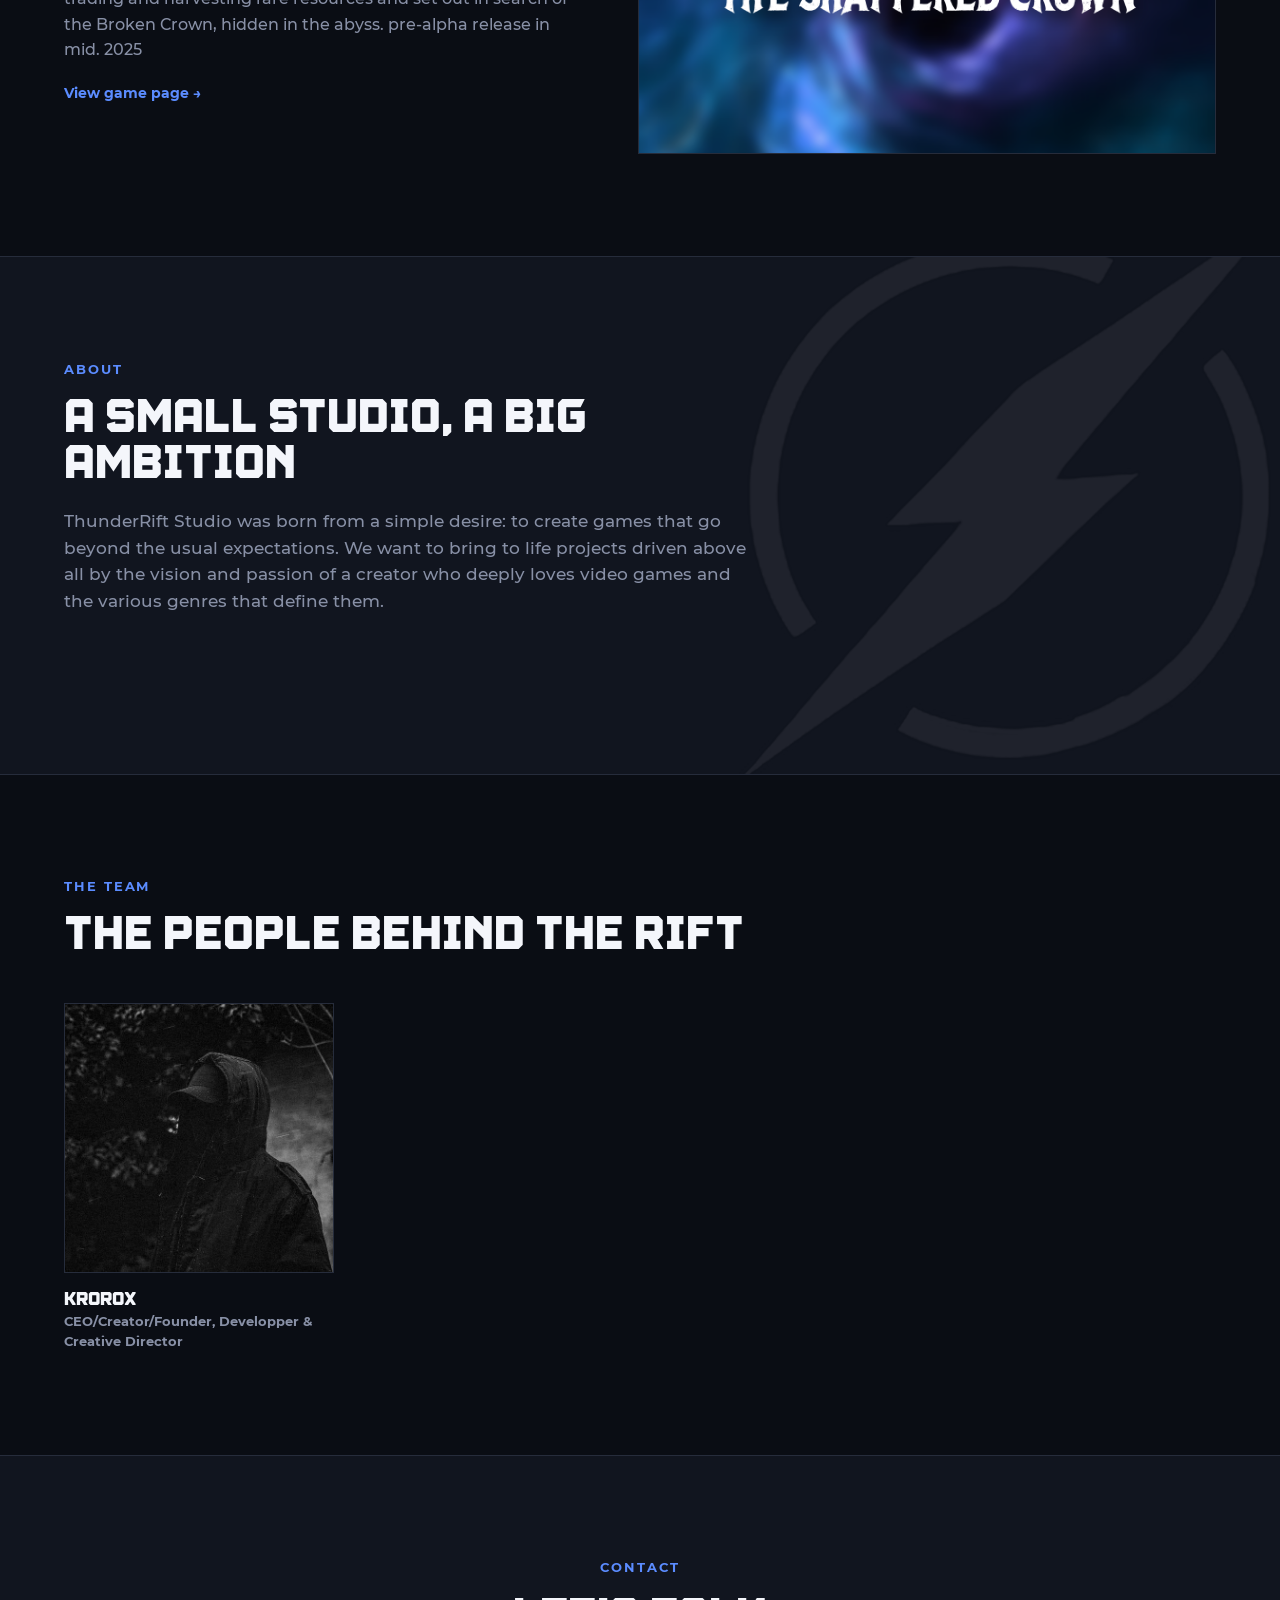
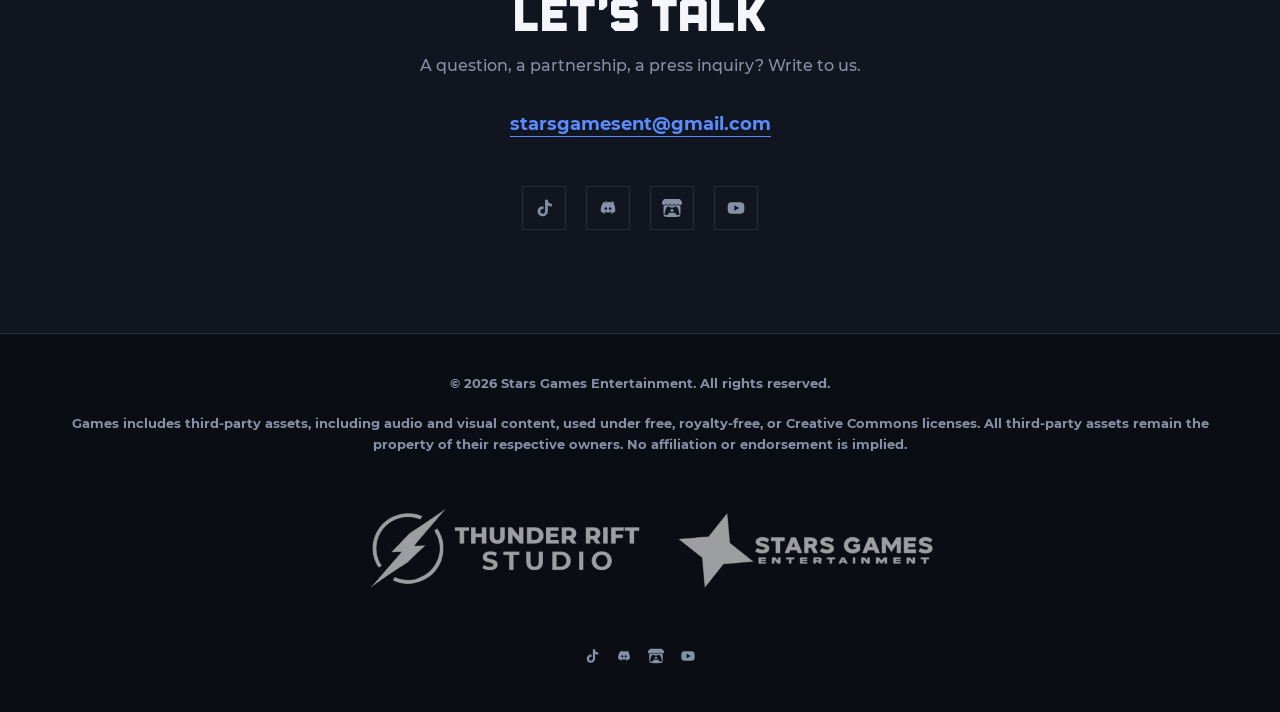
==== commit 3b3f6d13: "fix tsc desc" ====
--- a/index.html
+++ b/index.html
@@ -110,6 +110,7 @@
       <div class="game-info">
         <p class="game-tag">Third Person ARPG · Action</p>
         <h3>The Shattered Crown</h3>
+        <p>Play as a noble magician and build your wealth by exploring, trading and harvesting rare resources and set out in search of the Broken Crown, hidden in the abyss. pre-alpha release in mid. 2025</p>
         <a href="https://thunderrift-sudio.itch.io/the-shattered-crown" class="link-arrow">View game page →</a>
       </div>
     </article>
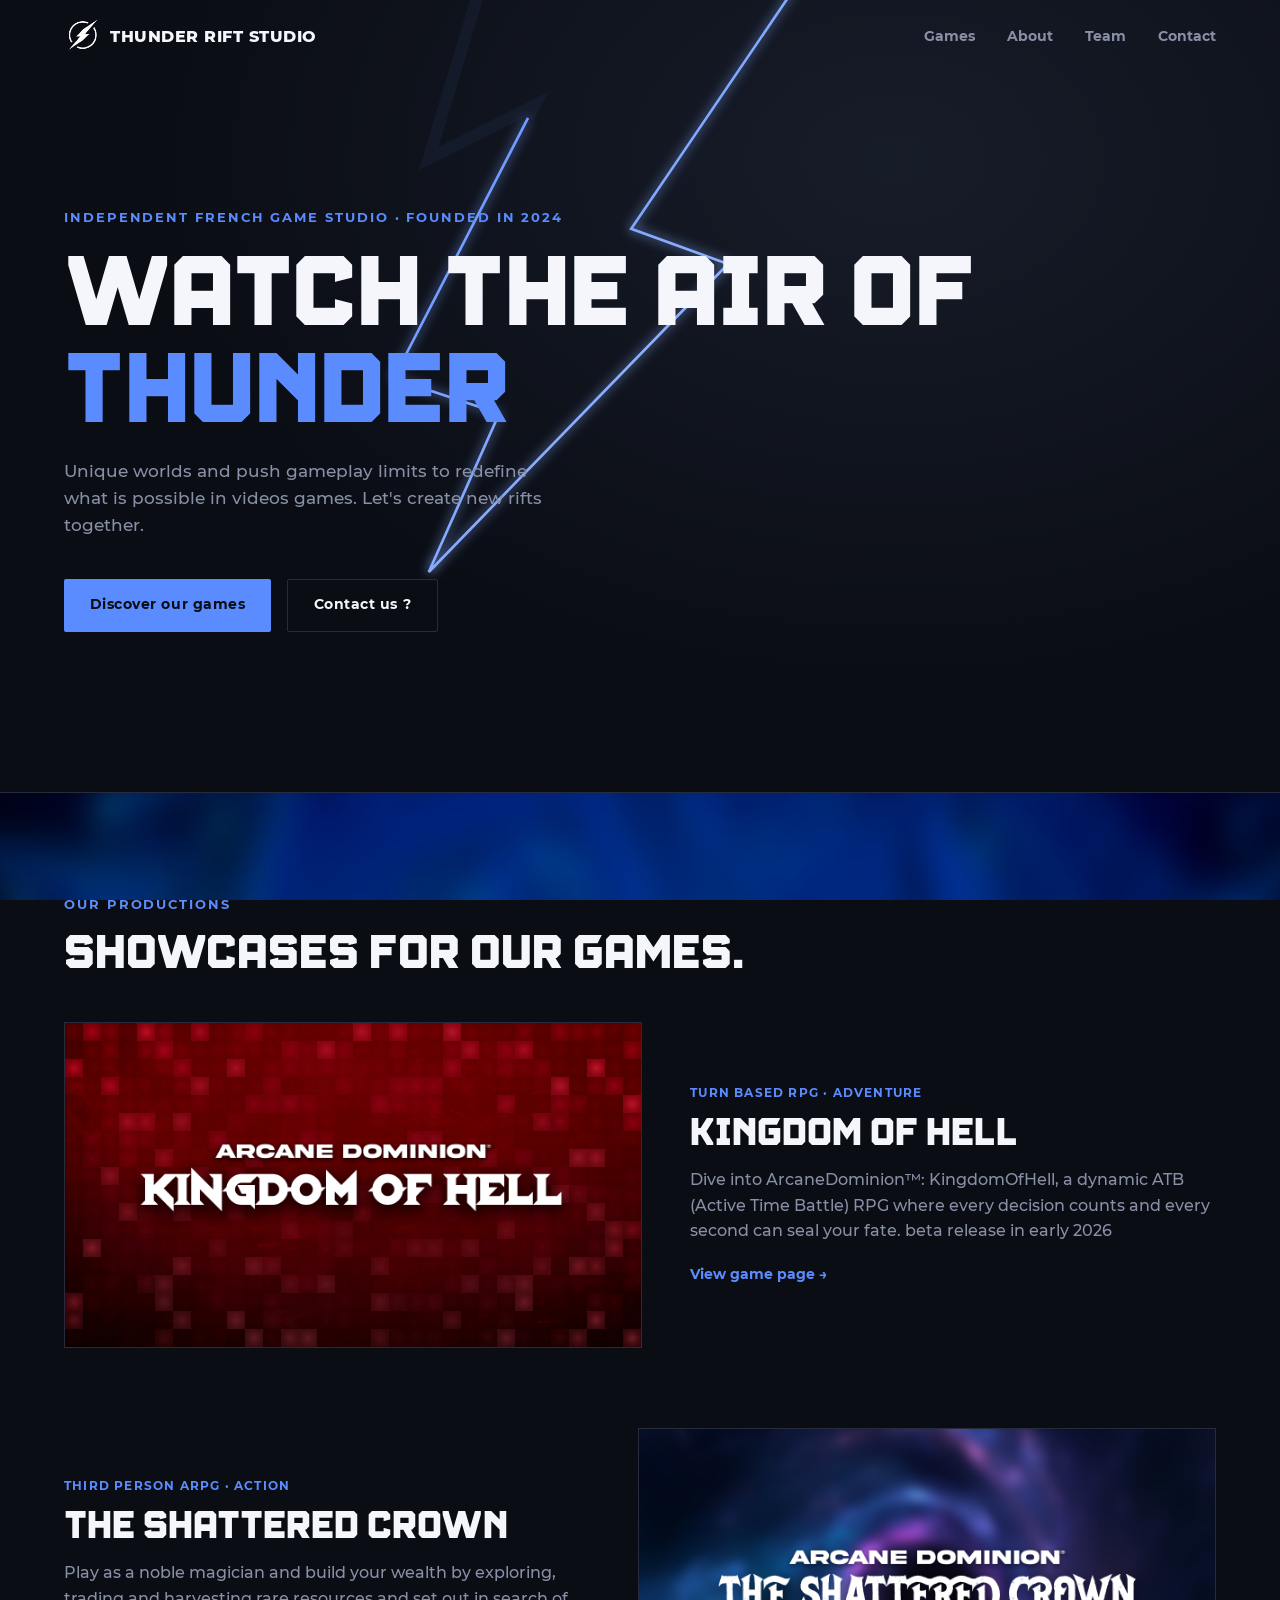
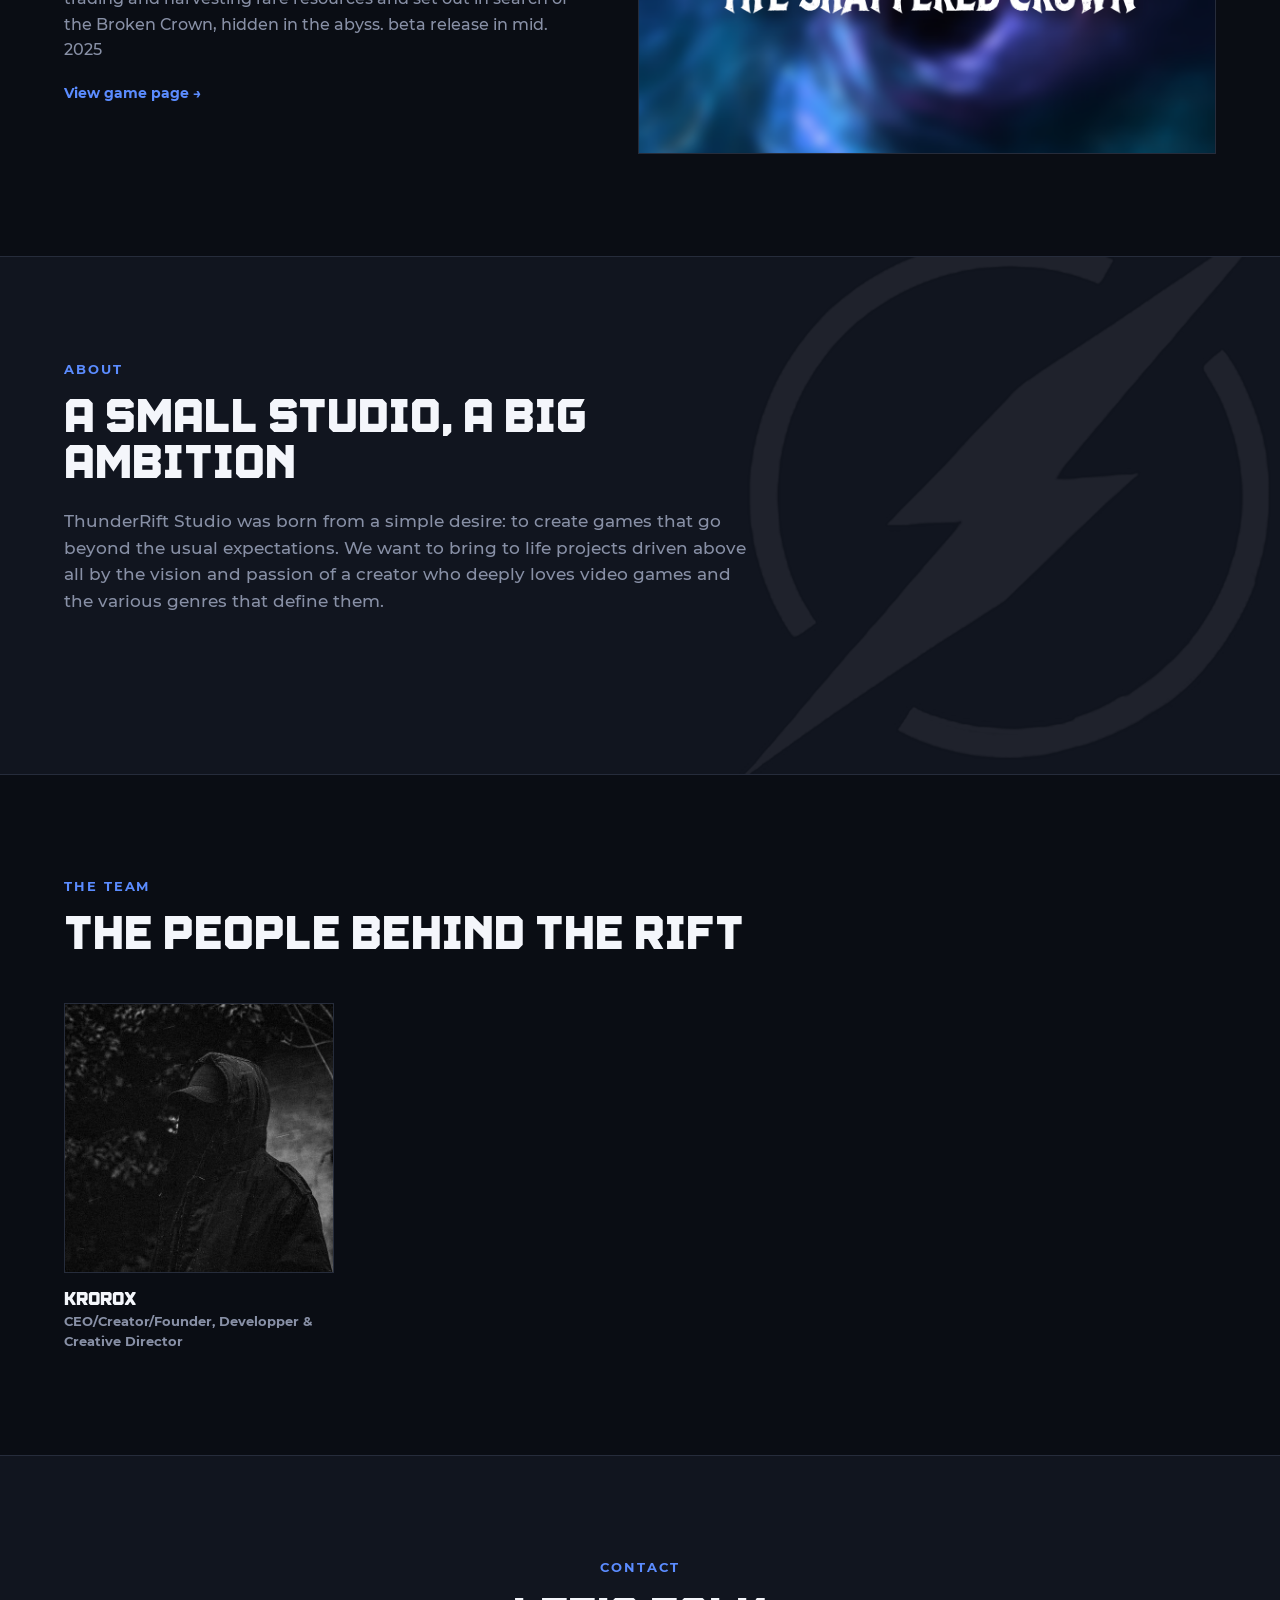
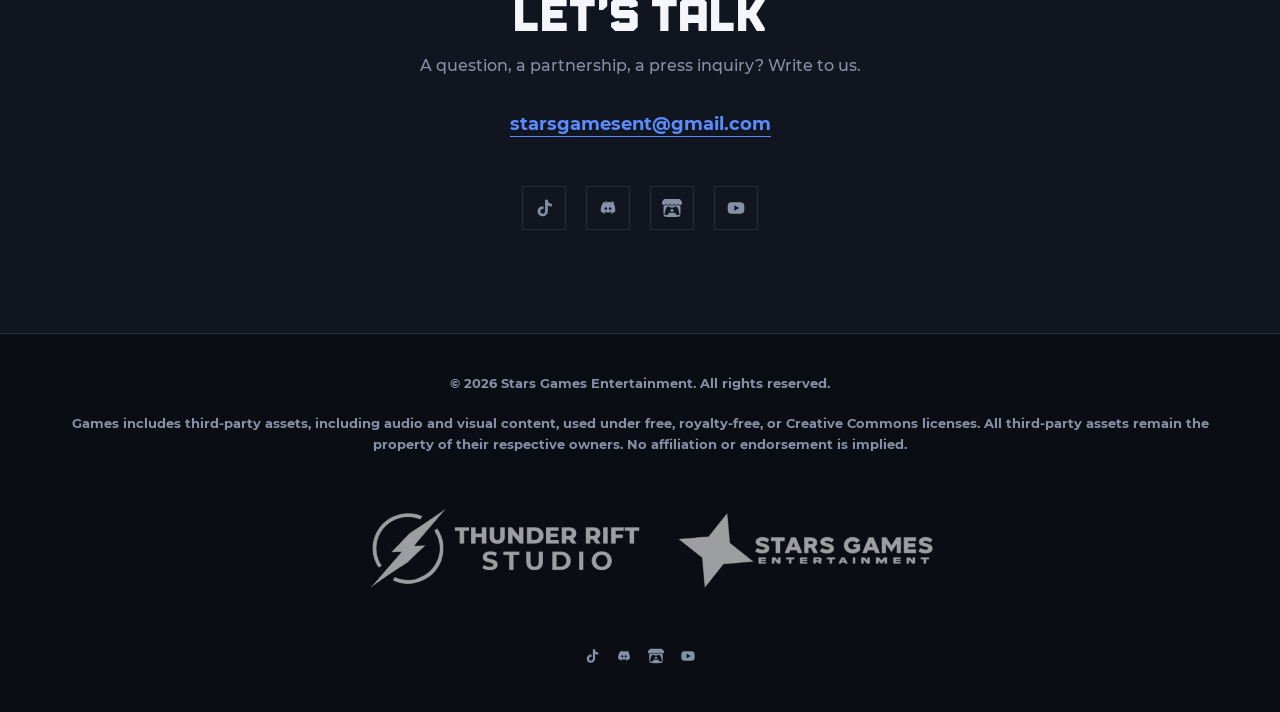
==== commit fb593671: "Update index.html" ====
--- a/index.html
+++ b/index.html
@@ -3,7 +3,7 @@
 <head>
 <meta charset="UTF-8">
 <meta name="viewport" content="width=device-width, initial-scale=1.0">
-<title>ThunderRift Studio — Independent Game Studio</title>
+<title>ThunderRift Studio — Official</title>
 <meta name="description" content="ThunderRift Studio, an independent video game studio. Discover our games, our team, and our world born in the rift.">
 
 <link rel="stylesheet" href="css/style.css">
@@ -110,7 +110,7 @@
       <div class="game-info">
         <p class="game-tag">Third Person ARPG · Action</p>
         <h3>The Shattered Crown</h3>
-        <p>Play as a noble magician and build your wealth by exploring, trading and harvesting rare resources and set out in search of the Broken Crown, hidden in the abyss. pre-alpha release in mid. 2025</p>
+        <p>Play as a noble magician and build your wealth by exploring, trading and harvesting rare resources and set out in search of the Broken Crown, hidden in the abyss. beta release in mid. 2025</p>
         <a href="https://thunderrift-sudio.itch.io/the-shattered-crown" class="link-arrow">View game page →</a>
       </div>
     </article>
--- a/css/style.css
+++ b/css/style.css
@@ -1,16 +1,7 @@
 /* ============================================================
-   THUNDERRIFT STUDIO — style.css
+   THUNDERRIFT STUDIO — All rights reserved.
    ============================================================ */
 
-/* ---------- Polices locales ----------
-   Dépose tes fichiers dans le dossier fonts/ avec exactement ces noms :
-   - fonts/title.ttf   → police des titres (ex: Chakra Petch, ou toute police "display")
-   - fonts/text.ttf    → police du texte courant (ex: Inter)
-   - fonts/mono.ttf    → police des labels / nav / éléments UI (ex: JetBrains Mono)
-
-   Si tu as des .otf au lieu de .ttf, remplace juste l'extension dans
-   les url() ci-dessous ET format('truetype') par format('opentype').
-------------------------------------------------------------- */
 @font-face {
   font-family: 'TR-Title';
   src: url('../fonts/title.ttf') format('truetype');
@@ -19,7 +10,6 @@
   font-display: swap;
 }
 @font-face {
-  /* Police unique et dédiée réservée au nom "ThunderRift" (logo header + footer) */
   font-family: 'TR-Brand';
   src: url('../fonts/thr.ttf') format('truetype');
   font-weight: 400 700;
@@ -42,7 +32,6 @@
 }
 
 :root {
-  /* Couleurs */
   --bg-void: #0A0D14;
   --bg-panel: #11151F;
   --bg-panel-2: #171C29;
@@ -53,19 +42,15 @@
   --text-primary: #F4F6FB;
   --text-muted: #8890A6;
 
-  /* Typographie : le nom local en premier, avec un fallback système
-     tant que les fichiers dans fonts/ ne sont pas encore en place */
   --font-display: 'TR-Title', 'Arial Narrow', sans-serif;
   --font-body: 'TR-Text', -apple-system, 'Segoe UI', sans-serif;
   --font-mono: 'TR-Mono', 'Courier New', monospace;
   --font-brand: 'TR-Brand', 'Arial Narrow', sans-serif;
 
-  /* Rythme */
   --section-pad: clamp(4rem, 8vw, 8rem);
   --container-w: 1200px;
 }
 
-/* ---------- Reset ---------- */
 *, *::before, *::after { box-sizing: border-box; }
 html { scroll-behavior: smooth; }
 body {
@@ -79,8 +64,6 @@
   position: relative;
 }
 
-/* Image de fond fixe (ne défile pas avec le contenu), étirée de façon élastique
-   pour coller exactement aux dimensions de l'écran (ex: 16:9), sans répétition. */
 body::before {
   content: '';
   position: fixed;
@@ -139,7 +122,6 @@
   max-width: 30ch;
 }
 
-/* ---------- Boutons / liens ---------- */
 .btn {
   display: inline-flex;
   align-items: center;
@@ -173,9 +155,6 @@
 }
 .link-arrow:hover { text-decoration: underline; }
 
-/* ============================================================
-   HEADER
-   ============================================================ */
 .site-header {
   position: fixed;
   top: 0; left: 0; right: 0;
@@ -220,10 +199,10 @@
   font-size: .85rem;
   color: var(--text-muted);
   transition: color .2s ease;
-  margin-right: 0; /* le gap gère déjà l'espacement ; fallback ci-dessous pour vieux navigateurs */
+  margin-right: 0;
 }
 .main-nav a:not(:last-child) { margin-right: 2rem; }
-.main-nav { gap: 0; } /* évite le cumul gap + margin sur navigateurs récents */
+.main-nav { gap: 0; }
 .main-nav a:hover { color: var(--text-primary); }
 
 .nav-toggle {
@@ -262,9 +241,6 @@
 }
 .mobile-nav.open { display: flex; }
 
-/* ============================================================
-   HERO
-   ============================================================ */
 .hero {
   position: relative;
   min-height: 88vh;
@@ -307,9 +283,6 @@
 }
 .hero-actions { display: flex; gap: 1rem; flex-wrap: wrap; }
 
-/* ============================================================
-   GAMES
-   ============================================================ */
 .games {
   padding: var(--section-pad) 0;
   border-top: 1px solid var(--line);
@@ -350,9 +323,6 @@
 }
 .game-info p:not(.game-tag) { color: var(--text-muted); }
 
-/* ============================================================
-   ABOUT
-   ============================================================ */
 .about {
   position: relative;
   overflow: hidden;
@@ -414,9 +384,6 @@
 }
 .about-item p { color: var(--text-muted); font-size: .95rem; }
 
-/* ============================================================
-   TEAM
-   ============================================================ */
 .team {
   padding: var(--section-pad) 0;
 }
@@ -439,9 +406,6 @@
 .team-card h3 { font-size: 1.05rem; font-weight: 600; margin-bottom: .25rem; }
 .team-role { font-family: var(--font-mono); font-size: .8rem; color: var(--text-muted); }
 
-/* ============================================================
-   CONTACT
-   ============================================================ */
 .contact {
   padding: var(--section-pad) 0;
   background: var(--bg-panel);
@@ -482,9 +446,6 @@
 }
 .social-link:hover { color: var(--rift-blue); border-color: var(--rift-blue); transform: translateY(-2px); }
 
-/* ============================================================
-   FOOTER
-   ============================================================ */
 .site-footer {
   border-top: 1px solid var(--line);
   padding: 2.5rem 0;
@@ -527,9 +488,6 @@
 .footer-socials a { color: var(--text-muted); }
 .footer-socials a:hover { color: var(--rift-blue); }
 
-/* ============================================================
-   BACK TO TOP (bouton flottant)
-   ============================================================ */
 .back-to-top {
   position: fixed;
   bottom: 2rem;
@@ -556,9 +514,6 @@
 }
 .back-to-top:hover { border-color: var(--rift-blue); }
 
-/* ============================================================
-   RESPONSIVE
-   ============================================================ */
 @media (max-width: 860px) {
   .main-nav { display: none; }
   .nav-toggle { display: flex; }
@@ -573,7 +528,6 @@
   .footer-inner { flex-direction: column; align-items: flex-start; }
 }
 
-/* ---------- Accessibilité : mouvement réduit ---------- */
 @media (prefers-reduced-motion: reduce) {
   html { scroll-behavior: auto; }
   .rift-path {
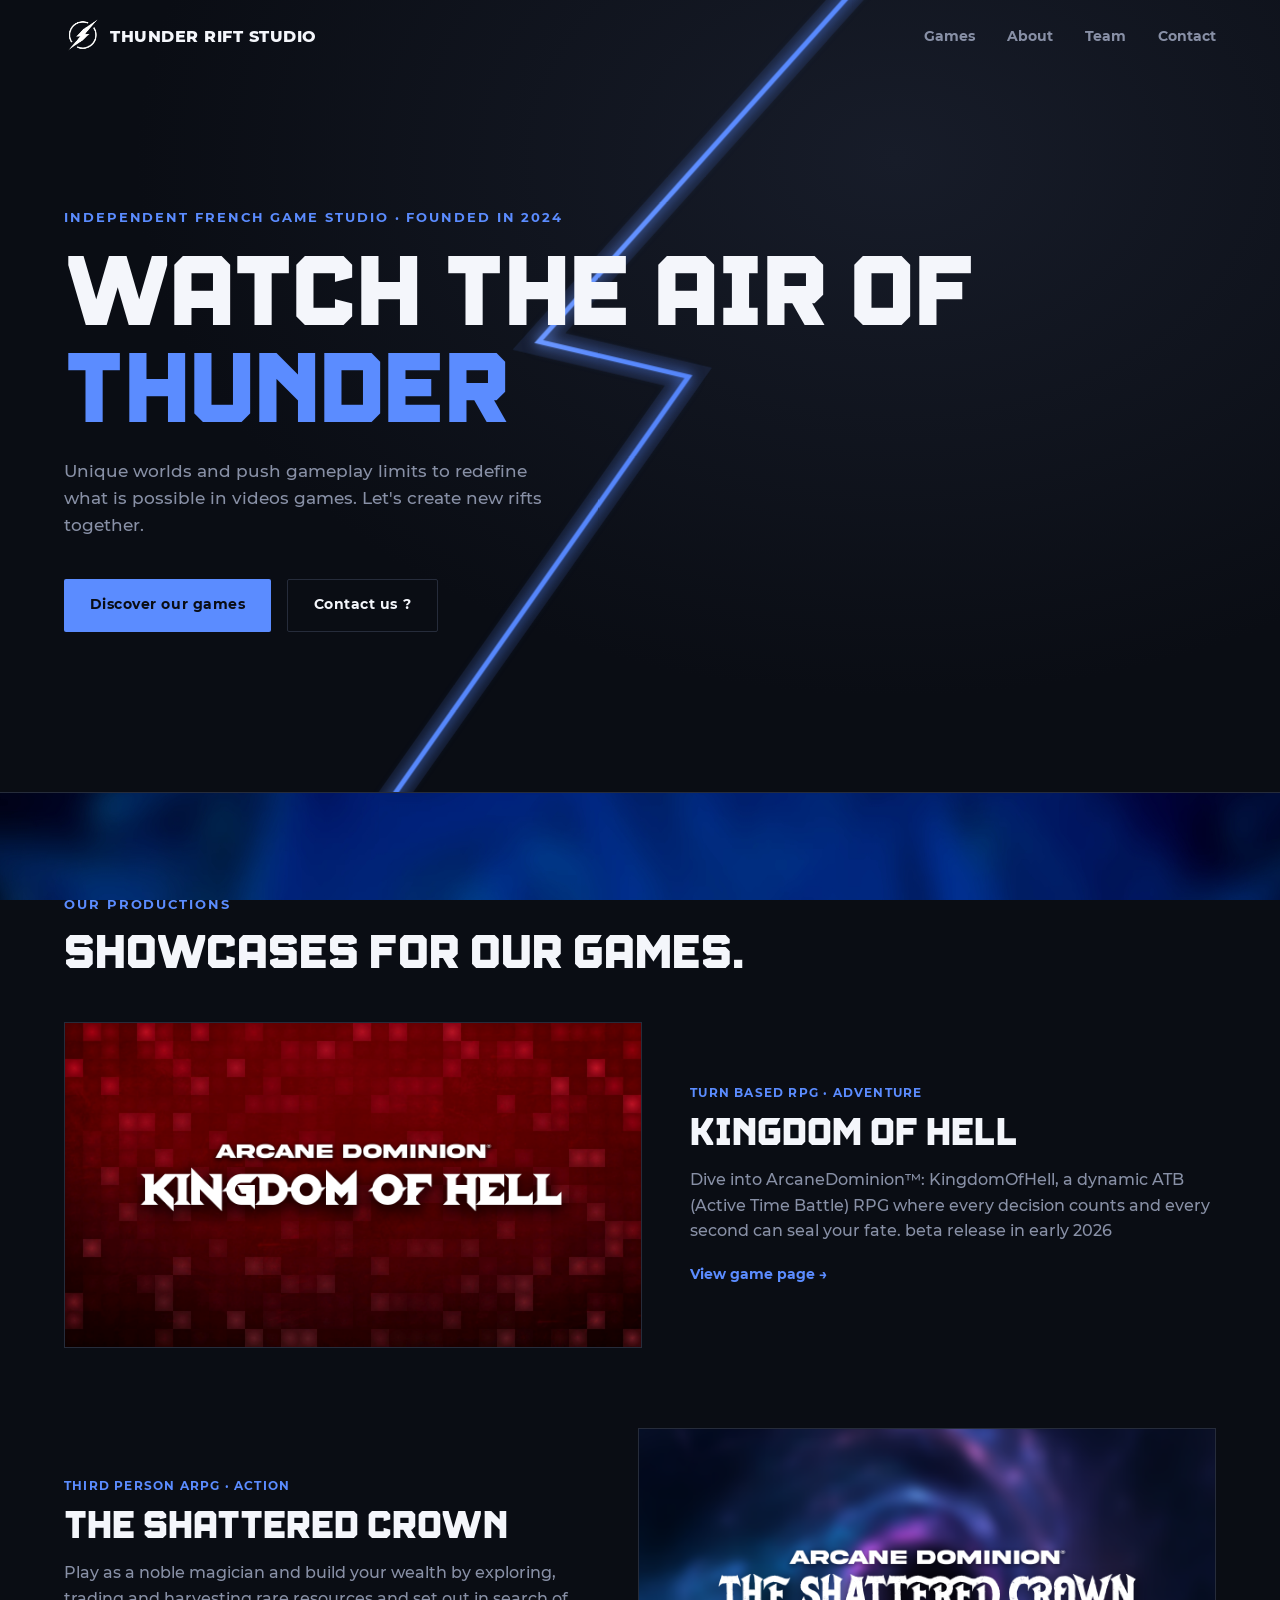
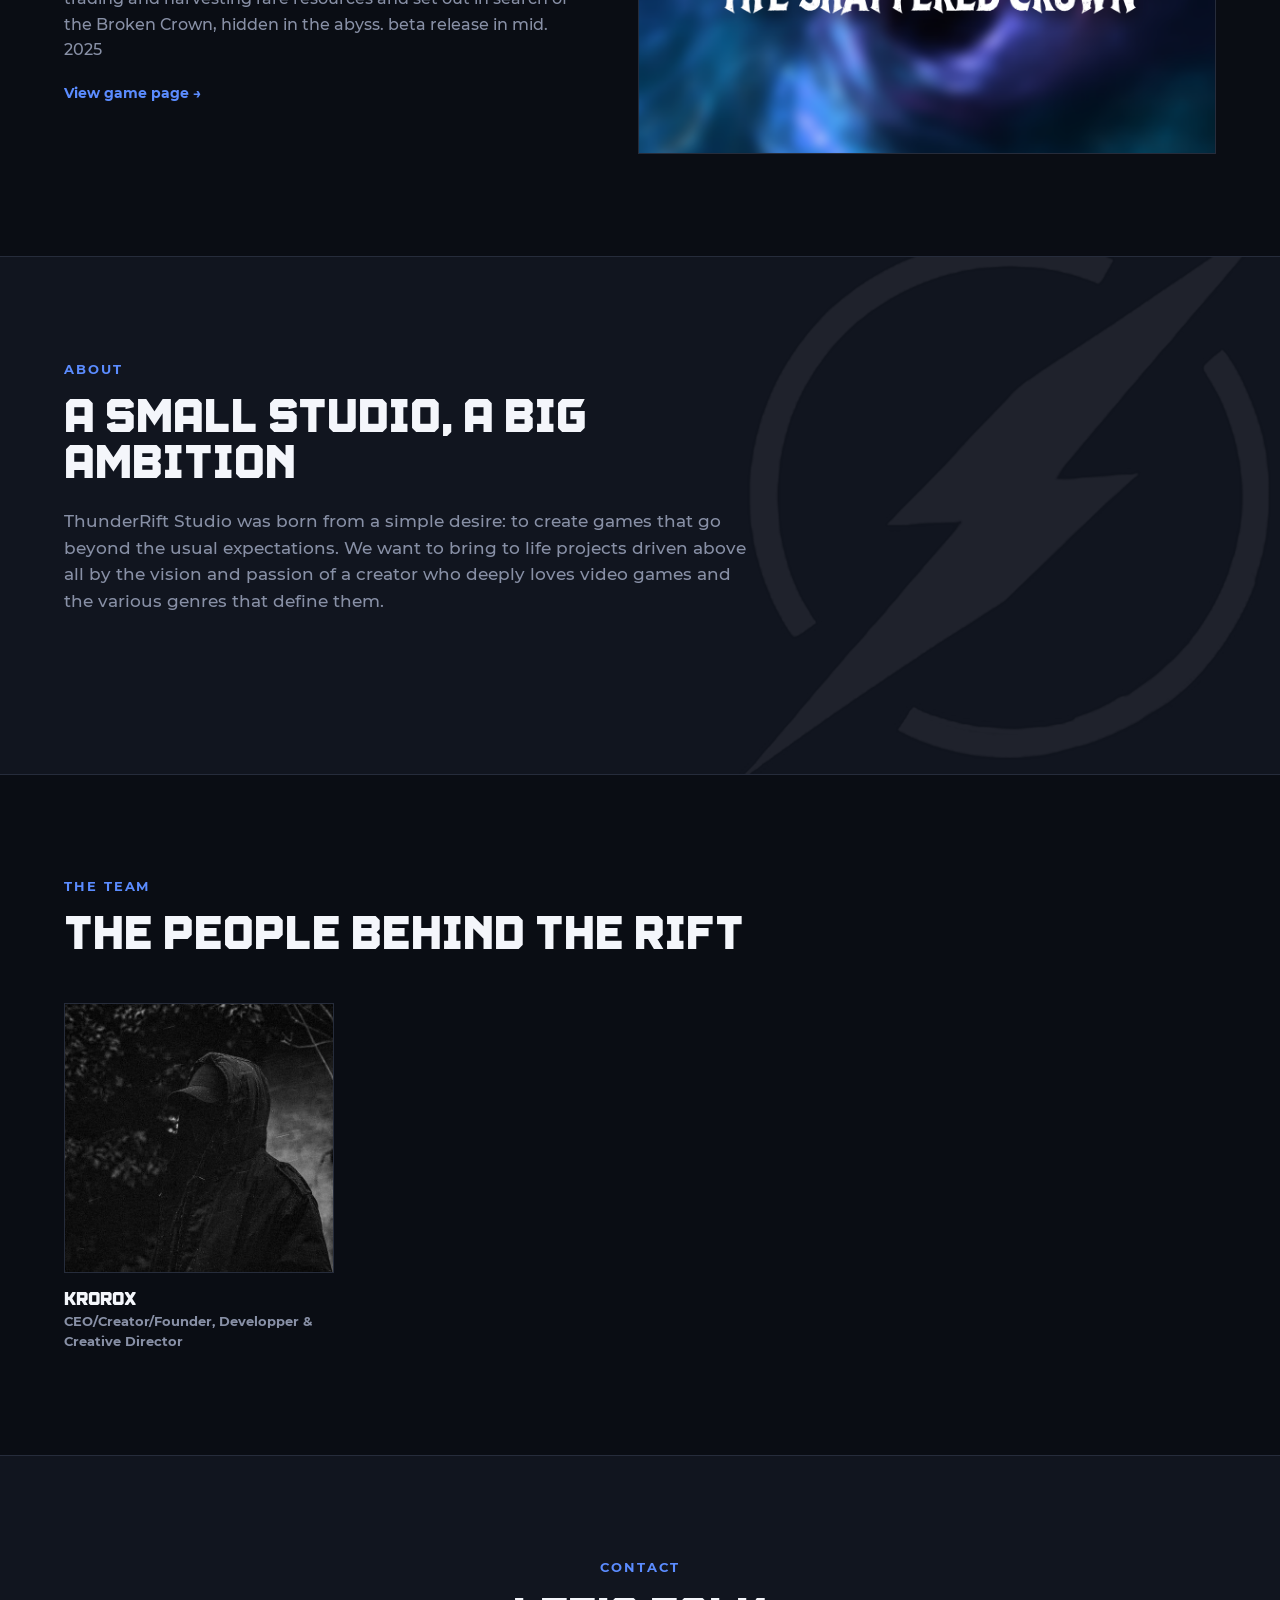
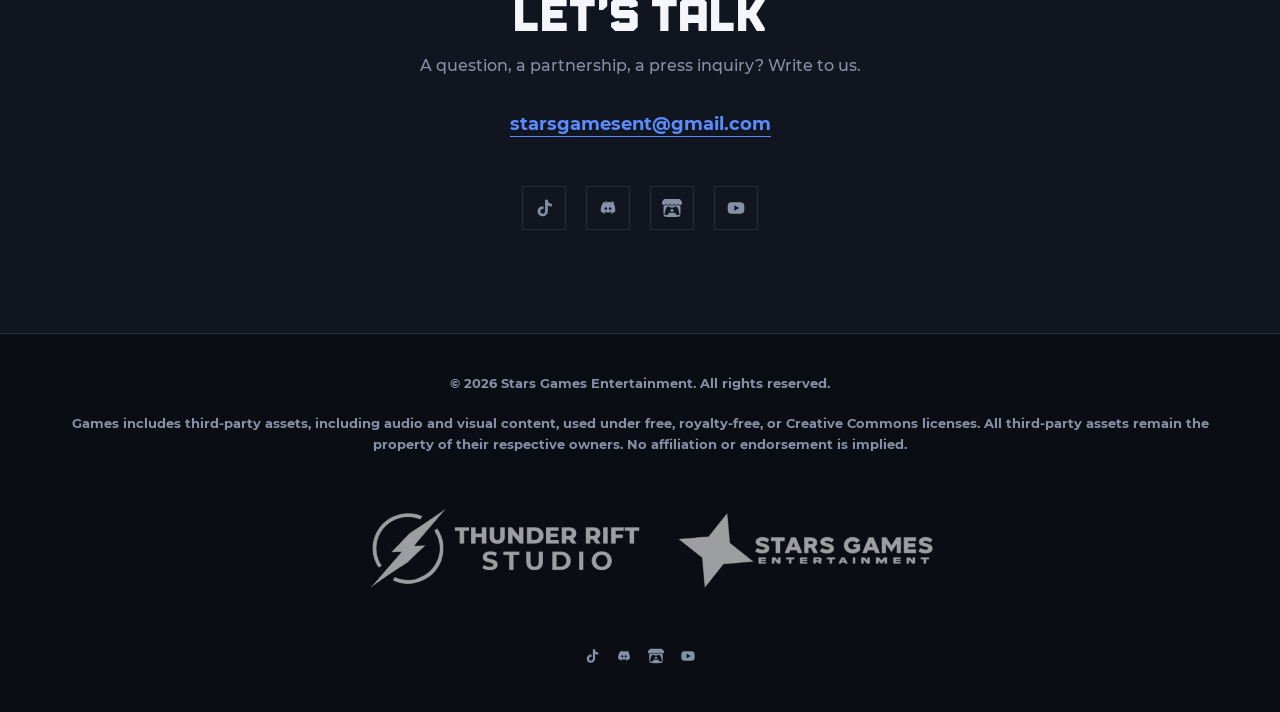
==== commit 34e0945d: "prod v2 hero anim updt" ====
--- a/index.html
+++ b/index.html
@@ -52,23 +52,37 @@
     <div class="hero-bg" aria-hidden="true">
       <svg class="rift-svg" viewBox="0 0 1600 900" preserveAspectRatio="xMidYMid slice">
         <defs>
-          <linearGradient id="riftLine" x1="0%" y1="0%" x2="100%" y2="100%">
-            <stop offset="0%" stop-color="#5B8CFF"/>
-            <stop offset="100%" stop-color="#A9C4FF"/>
+          <linearGradient id="boltGrad" x1="0%" y1="0%" x2="100%" y2="100%">
+            <stop offset="0%"   stop-color="#C8DAFF"/>
+            <stop offset="45%"  stop-color="#5B8CFF"/>
+            <stop offset="100%" stop-color="#3A68E0"/>
           </linearGradient>
-          <filter id="glow" x="-50%" y="-50%" width="200%" height="200%">
-            <feGaussianBlur stdDeviation="6" result="blur"/>
+          <filter id="glow" x="-80%" y="-80%" width="260%" height="260%">
+            <feGaussianBlur stdDeviation="8" result="blur"/>
             <feMerge>
               <feMergeNode in="blur"/>
               <feMergeNode in="SourceGraphic"/>
             </feMerge>
           </filter>
         </defs>
-        <path id="riftPath" class="rift-path" filter="url(#glow)"
-          d="M980,-20 L790,260 L900,300 L560,650 L640,470 L520,430 L680,120 L560,180 L620,-20"
-          fill="none" stroke="url(#riftLine)" stroke-width="3"/>
-        <path class="rift-path rift-path-faint" d="M980,-20 L790,260 L900,300 L560,650 L640,470 L520,430 L680,120 L560,180 L620,-20"
-          fill="none" stroke="#5B8CFF" stroke-width="14" opacity="0.06"/>
+
+        <!-- Halo large et flou (derrière) -->
+        <path class="bolt-halo"
+          d="M 1055,-25 L 685,388 L 855,428 L 498,935"
+          fill="none" stroke="#5B8CFF" stroke-width="32"
+          stroke-linejoin="miter" stroke-linecap="butt"/>
+
+        <!-- Éclair principal -->
+        <path class="bolt-core" filter="url(#glow)"
+          d="M 1055,-25 L 685,388 L 855,428 L 498,935"
+          fill="none" stroke="url(#boltGrad)" stroke-width="5.5"
+          stroke-linejoin="miter" stroke-linecap="butt"/>
+
+        <!-- Reflet intérieur fin (disparaît après le draw) -->
+        <path class="bolt-shine"
+          d="M 1055,-25 L 685,388 L 855,428 L 498,935"
+          fill="none" stroke="#FFFFFF" stroke-width="0.9"
+          stroke-linejoin="miter" opacity="0.45"/>
       </svg>
     </div>
 
--- a/css/style.css
+++ b/css/style.css
@@ -241,6 +241,7 @@
 }
 .mobile-nav.open { display: flex; }
 
+/* ─── Hero ──────────────────────────────────── */
 .hero {
   position: relative;
   min-height: 88vh;
@@ -250,17 +251,60 @@
   background: radial-gradient(ellipse at 70% 20%, var(--bg-panel-2) 0%, var(--bg-void) 60%);
 }
 .hero-bg { position: absolute; inset: 0; z-index: 0; }
+
+/* ─── Hero bolt ─────────────────────────────── */
 .rift-svg { width: 100%; height: 100%; }
-.rift-path {
-  stroke-dasharray: 1600;
-  stroke-dashoffset: 1600;
-  animation: draw-rift 2.2s cubic-bezier(.6,0,.2,1) .3s forwards;
-}
-.rift-path-faint { animation: none; opacity: .06; }
-@keyframes draw-rift {
-  to { stroke-dashoffset: 0; }
-}
-
+
+.bolt-halo {
+  opacity: 0;
+  animation:
+    halo-in    0.35s ease 1.9s forwards,
+    glow-pulse 3.2s ease-in-out 2.25s infinite;
+}
+
+.bolt-core {
+  stroke-dasharray: 1520;
+  stroke-dashoffset: 1520;
+  animation: draw-bolt 1.55s cubic-bezier(.42,0,.12,1) 0.25s forwards;
+}
+
+.bolt-shine {
+  stroke-dasharray: 1520;
+  stroke-dashoffset: 1520;
+  opacity: 0;
+  animation:
+    draw-bolt  1.55s cubic-bezier(.42,0,.12,1) 0.35s forwards,
+    shine-fade 0.55s ease 2.1s forwards;
+}
+
+@keyframes draw-bolt {
+  0%   { stroke-dashoffset: 1520; opacity: 0; }
+  4%   { opacity: 1; }
+  /* rush du haut vers le shoulder */
+  52%  { stroke-dashoffset: 360; }
+  /* micro-stutter électrique #1 */
+  58%  { stroke-dashoffset: 400; }
+  /* reprise rapide vers le bas */
+  78%  { stroke-dashoffset: 85;  }
+  /* micro-stutter électrique #2 */
+  85%  { stroke-dashoffset: 115; }
+  100% { stroke-dashoffset: 0; opacity: 1; }
+}
+
+@keyframes halo-in {
+  to { opacity: 0.11; }
+}
+
+@keyframes glow-pulse {
+  0%, 100% { opacity: 0.11; }
+  50%       { opacity: 0.22; }
+}
+
+@keyframes shine-fade {
+  to { opacity: 0; }
+}
+
+/* ─── Hero content ──────────────────────────── */
 .hero-content {
   position: relative;
   z-index: 1;
@@ -514,6 +558,7 @@
 }
 .back-to-top:hover { border-color: var(--rift-blue); }
 
+/* ─── Responsive ────────────────────────────── */
 @media (max-width: 860px) {
   .main-nav { display: none; }
   .nav-toggle { display: flex; }
@@ -528,11 +573,11 @@
   .footer-inner { flex-direction: column; align-items: flex-start; }
 }
 
+/* ─── Reduced motion ────────────────────────── */
 @media (prefers-reduced-motion: reduce) {
   html { scroll-behavior: auto; }
-  .rift-path {
-    animation: none;
-    stroke-dashoffset: 0;
-  }
+  .bolt-core  { animation: none; stroke-dashoffset: 0; }
+  .bolt-shine { animation: none; opacity: 0; }
+  .bolt-halo  { animation: none; opacity: 0.11; }
   .btn, .social-link, .back-to-top { transition: none; }
 }
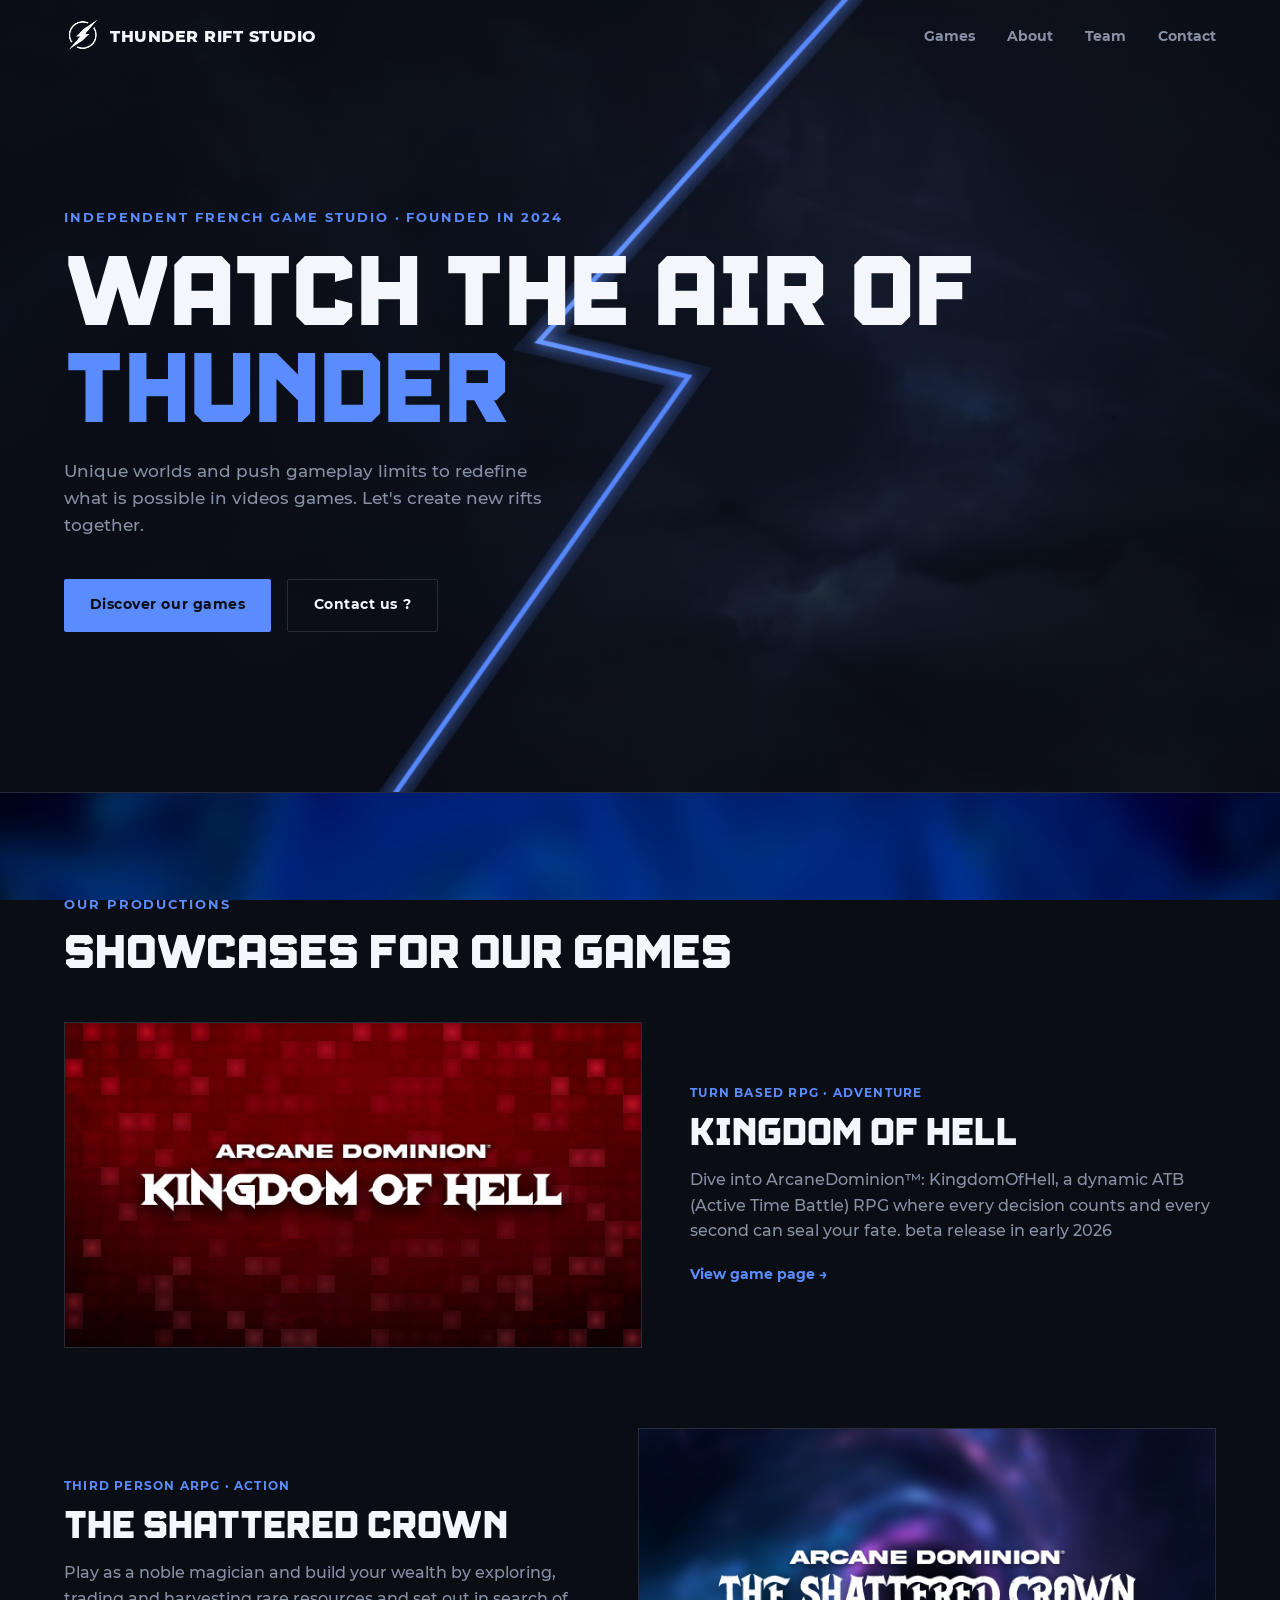
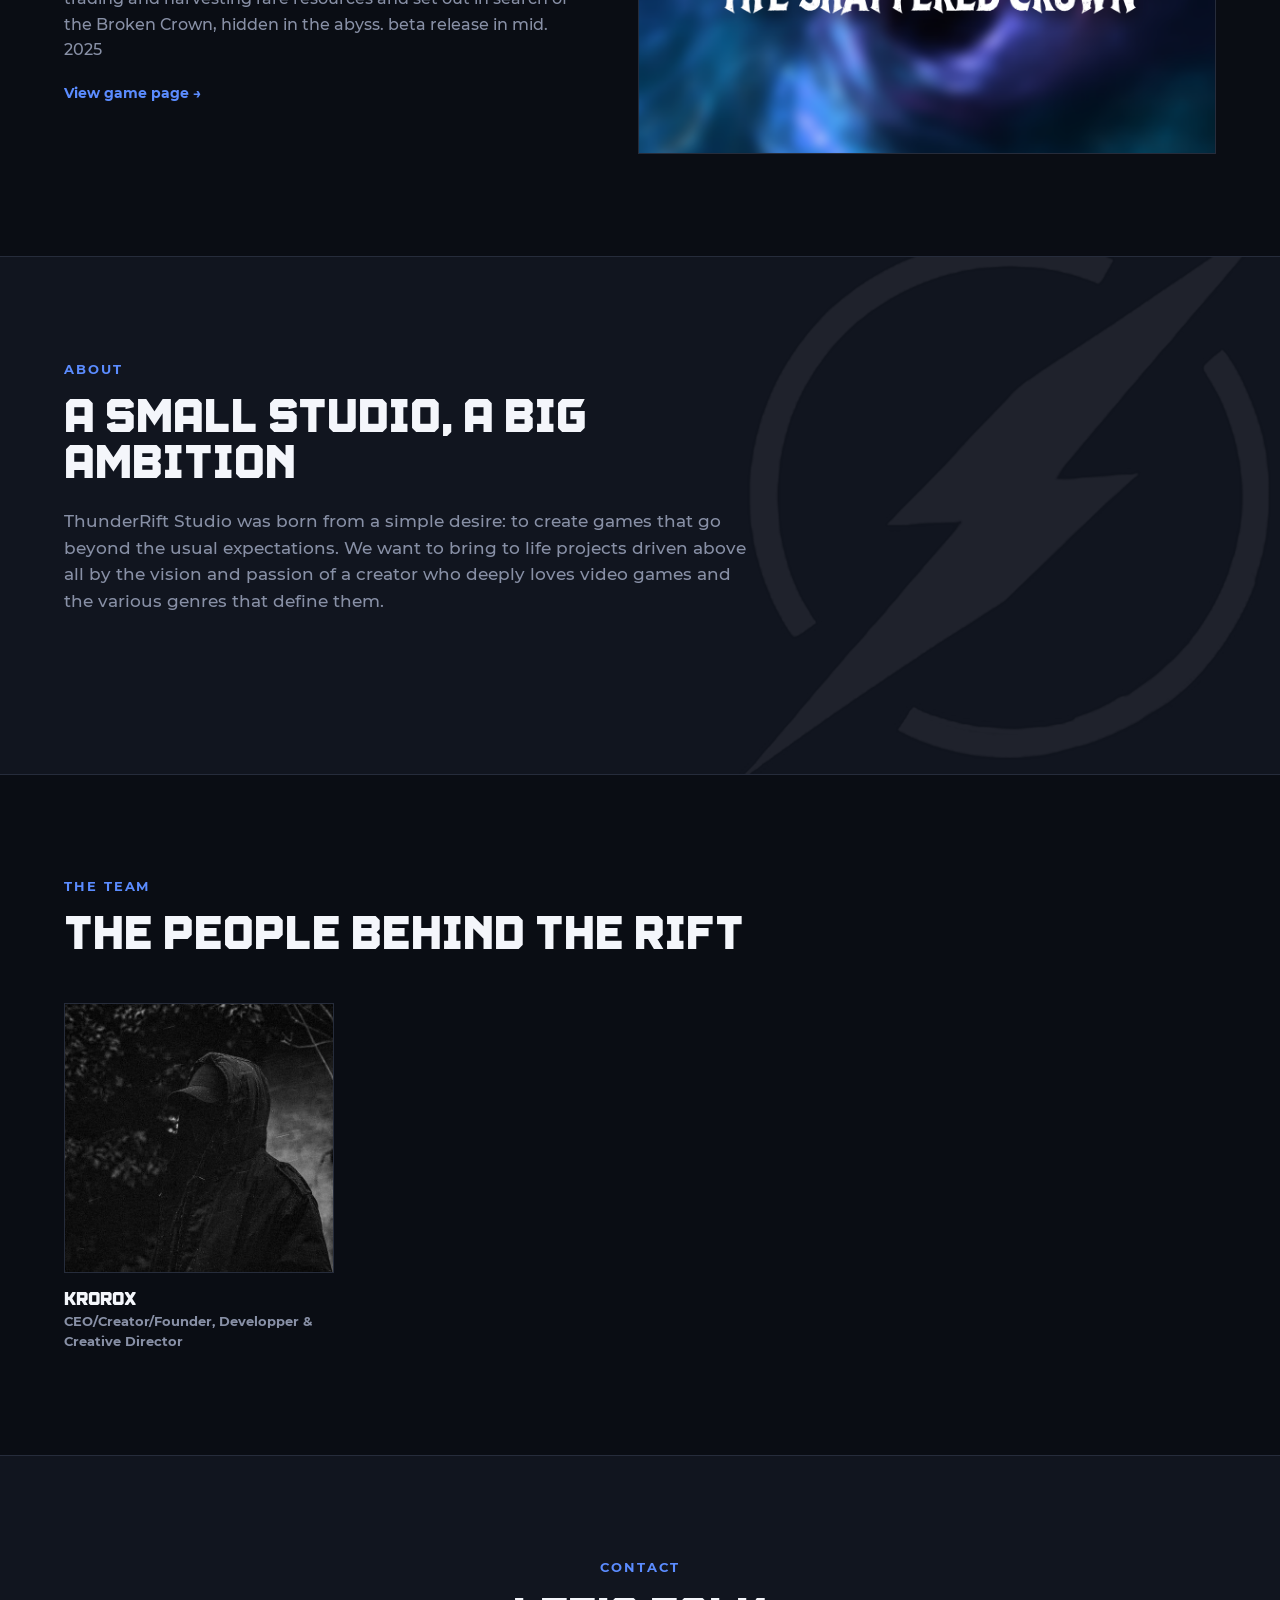
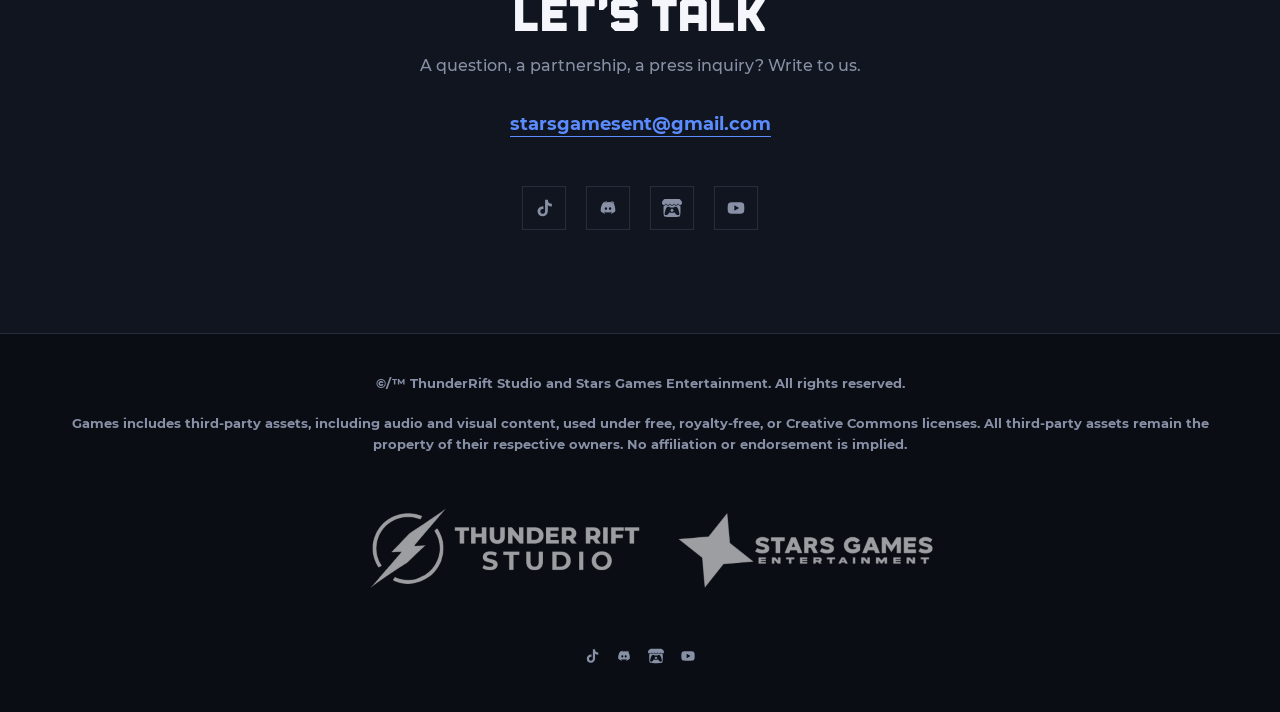
==== commit a39e2205: "prod v4 adding movie and others fixs" ====
--- a/index.html
+++ b/index.html
@@ -49,6 +49,11 @@
 
   <!-- ================= HERO ================= -->
   <section class="hero">
+    <video class="hero-video" autoplay muted loop playsinline poster="img/hero-poster.jpg" aria-hidden="true">
+      <source src="img/hero-bg.mp4" type="video/mp4">
+    </video>
+    <div class="hero-video-overlay" aria-hidden="true"></div>
+
     <div class="hero-bg" aria-hidden="true">
       <svg class="rift-svg" viewBox="0 0 1600 900" preserveAspectRatio="xMidYMid slice">
         <defs>
@@ -102,7 +107,7 @@
   <section class="games" id="games">
     <div class="section-head">
       <p class="eyebrow">Our productions</p>
-      <h2>Showcases for our games.</h2>
+      <h2>Showcases for our games</h2>
     </div>
 
     <article class="game-card">
@@ -186,7 +191,7 @@
 <!-- ================= FOOTER ================= -->
 <footer class="site-footer">
   <div class="footer-inner">
-    <p class="footer-copy">© 2026 Stars Games Entertainment. All rights reserved.</p>
+    <p class="footer-copy">©/™ ThunderRift Studio and Stars Games Entertainment. All rights reserved.</p>
     <p class="footer-copy">Games includes third-party assets, including audio and visual content,
 used under free, royalty-free, or Creative Commons licenses. All third-party assets remain the property of their respective owners.
 No affiliation or endorsement is implied.</p>
--- a/css/style.css
+++ b/css/style.css
@@ -250,7 +250,23 @@
   overflow: hidden;
   background: radial-gradient(ellipse at 70% 20%, var(--bg-panel-2) 0%, var(--bg-void) 60%);
 }
-.hero-bg { position: absolute; inset: 0; z-index: 0; }
+.hero-bg { position: absolute; inset: 0; z-index: 1; }
+
+/* ─── Hero video background ─────────────────── */
+.hero-video {
+  position: absolute;
+  inset: 0;
+  width: 100%;
+  height: 100%;
+  object-fit: cover;
+  z-index: 0;
+}
+.hero-video-overlay {
+  position: absolute;
+  inset: 0;
+  z-index: 0;
+  background: radial-gradient(ellipse at 70% 20%, rgba(23, 28, 41, 0.55) 0%, rgba(10, 13, 20, 0.88) 60%);
+}
 
 /* ─── Hero bolt ─────────────────────────────── */
 .rift-svg { width: 100%; height: 100%; }
@@ -307,7 +323,7 @@
 /* ─── Hero content ──────────────────────────── */
 .hero-content {
   position: relative;
-  z-index: 1;
+  z-index: 2;
   max-width: var(--container-w);
   margin: 0 auto;
   padding: 7rem 1.5rem 4rem;
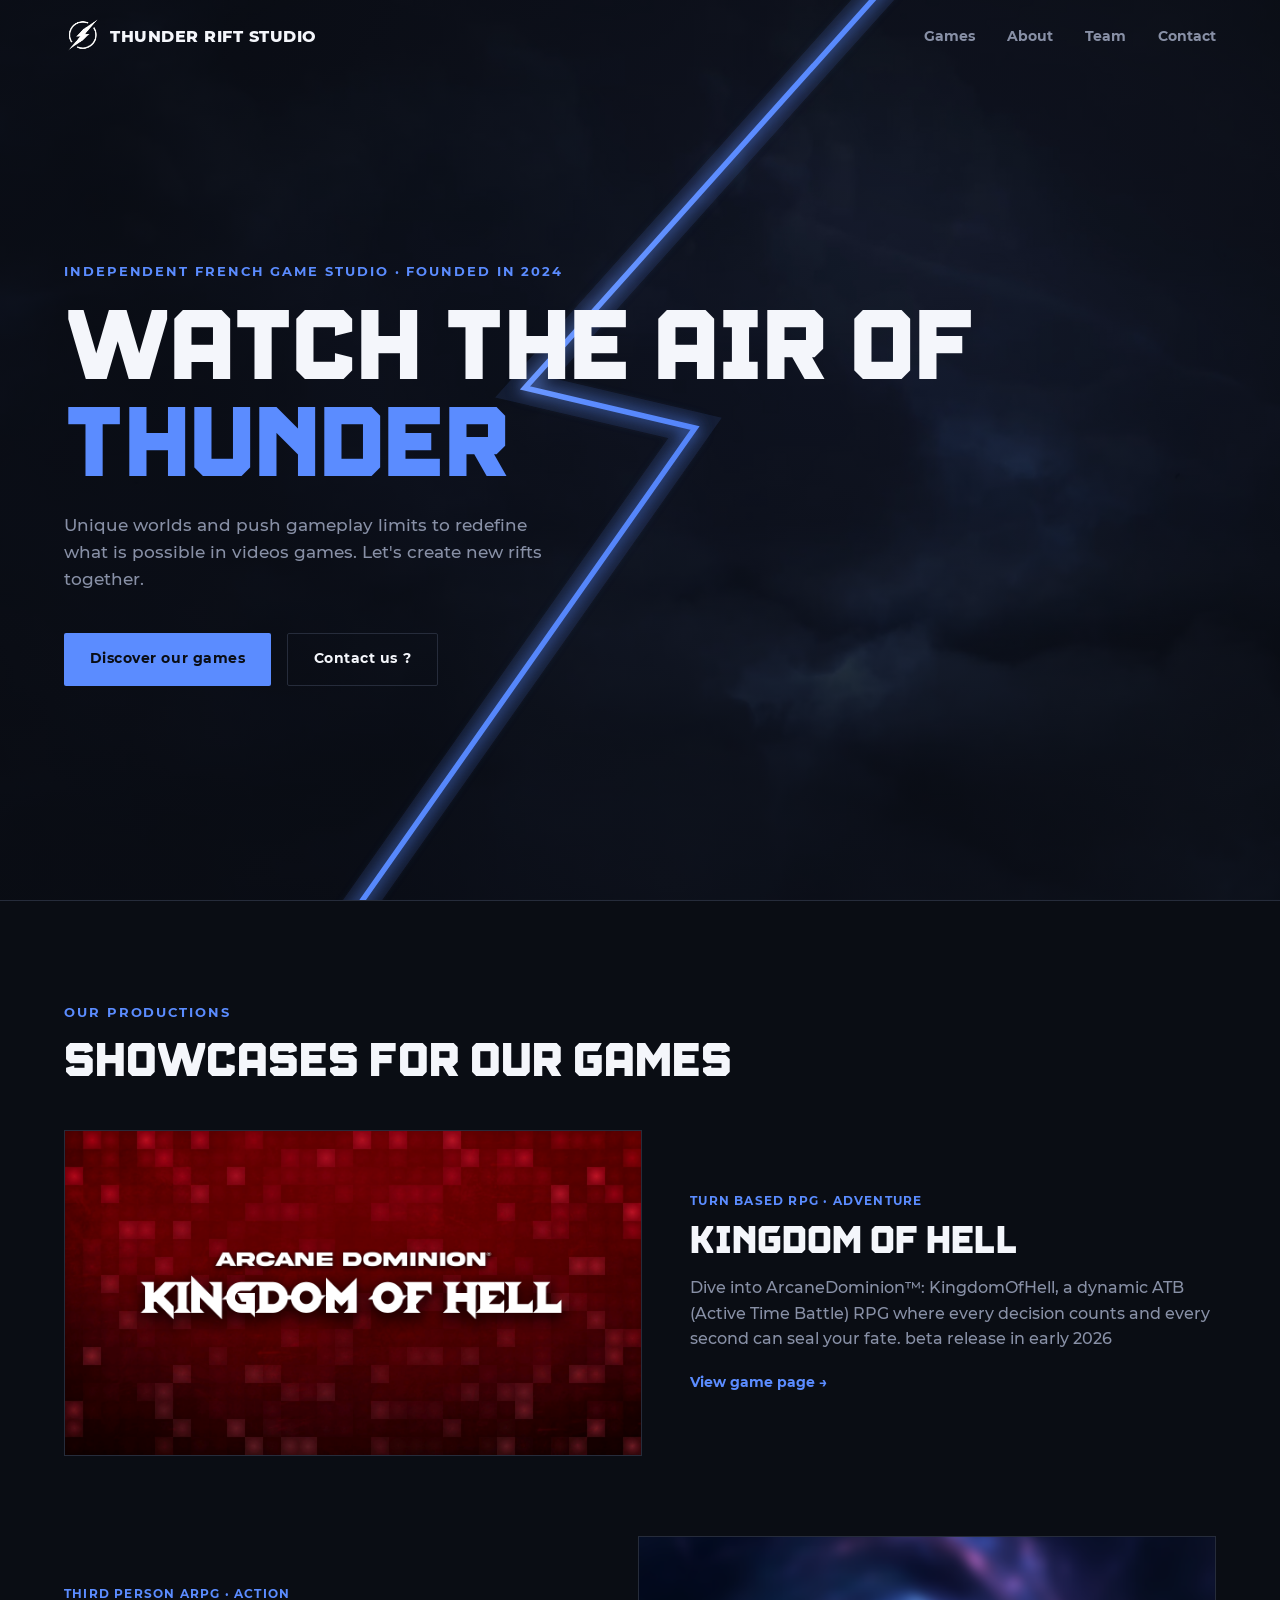
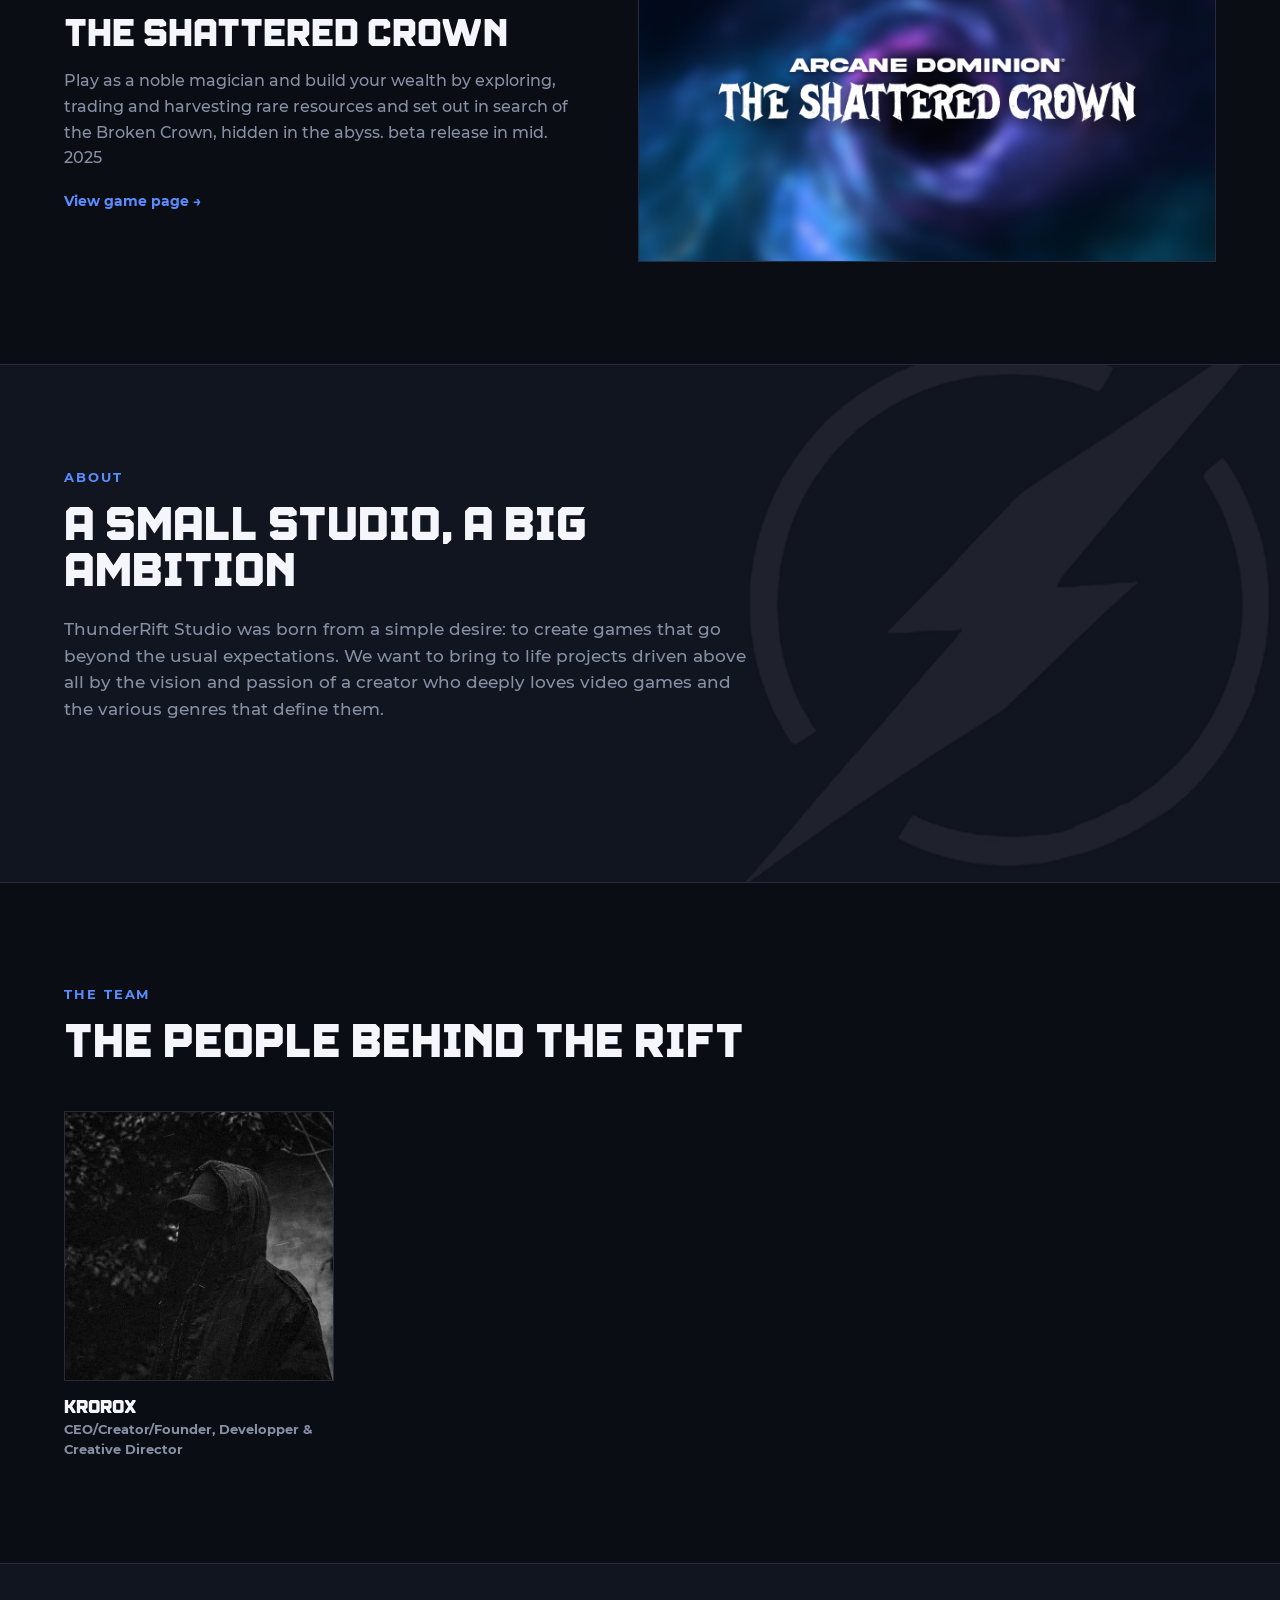
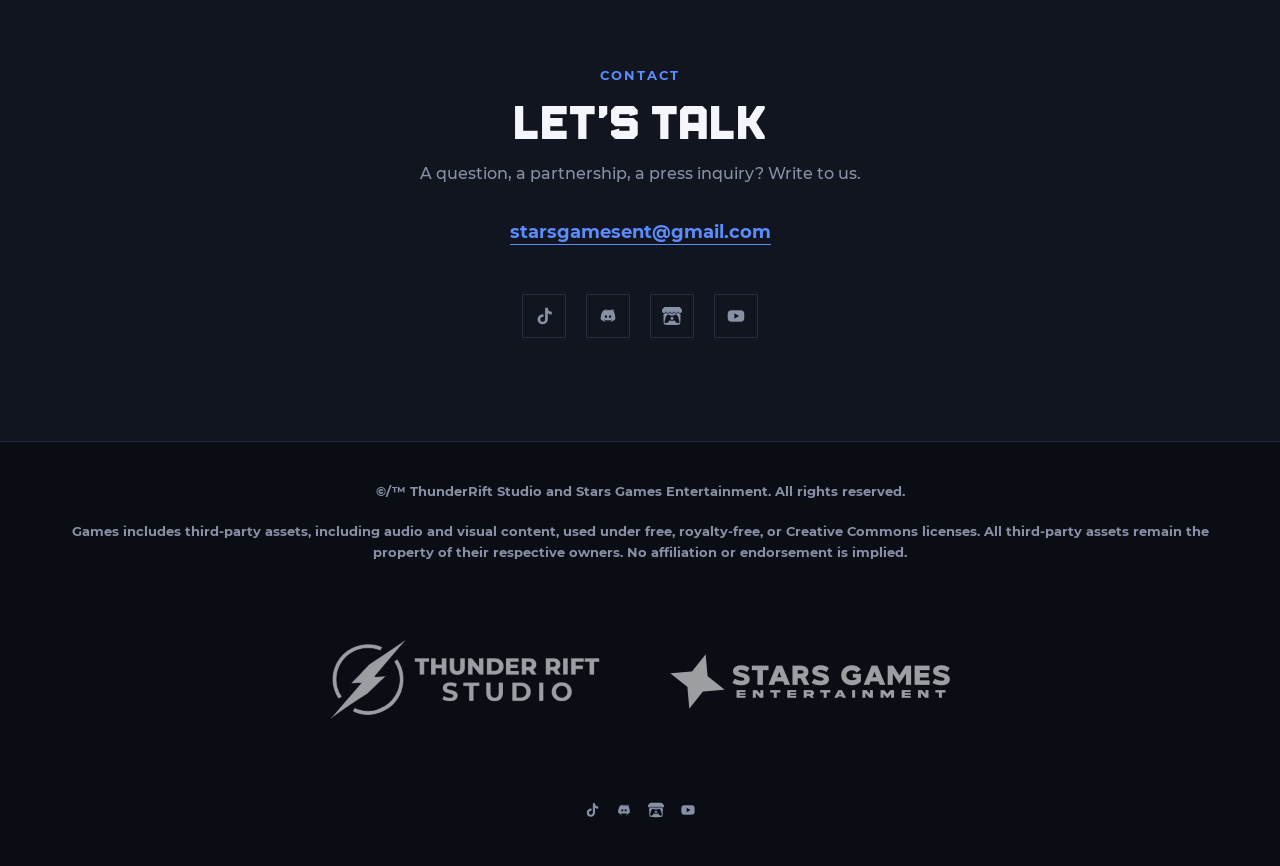
==== commit 430288b7: "prod v5" ====
--- a/index.html
+++ b/index.html
@@ -3,7 +3,7 @@
 <head>
 <meta charset="UTF-8">
 <meta name="viewport" content="width=device-width, initial-scale=1.0">
-<title>ThunderRift Studio — Official</title>
+<title>ThunderRift Studio - Official</title>
 <meta name="description" content="ThunderRift Studio, an independent video game studio. Discover our games, our team, and our world born in the rift.">
 
 <link rel="stylesheet" href="css/style.css">
--- a/css/style.css
+++ b/css/style.css
@@ -244,7 +244,8 @@
 /* ─── Hero ──────────────────────────────────── */
 .hero {
   position: relative;
-  min-height: 88vh;
+  height: 100vh;       /* plein écran exact — scroll révèle la suite */
+  min-height: 560px;   /* plancher pour les très petits écrans */
   display: flex;
   align-items: center;
   overflow: hidden;
@@ -597,3 +598,47 @@
   .bolt-halo  { animation: none; opacity: 0.11; }
   .btn, .social-link, .back-to-top { transition: none; }
 }
+
+/* ============================================================
+   PAGE TEMPLATE — styles réutilisables pour toutes les pages
+   ============================================================ */
+.page-hero {
+  padding: calc(var(--section-pad) + 4rem) 0 var(--section-pad);
+  max-width: var(--container-w);
+  margin: 0 auto;
+  padding-left: 1.5rem;
+  padding-right: 1.5rem;
+}
+
+/* ─── Bloc titre + texte (copiable-collable) ─ */
+.page-block {
+  margin-bottom: 4rem;
+  max-width: 860px;
+}
+.page-block:last-child { margin-bottom: 0; }
+
+.page-block-title {
+  font-family: var(--font-display); /* title.ttf */
+  font-size: clamp(1.8rem, 4vw, 3rem);
+  font-weight: 700;
+  color: var(--text-primary);
+  line-height: 1.1;
+  margin: 0 0 1rem 0;
+  text-align: left;
+}
+
+.page-block-title .accent { color: var(--rift-blue); }
+
+.page-block-text {
+  font-family: var(--font-body); /* text.ttf */
+  font-size: 1.05rem;
+  color: var(--text-muted);
+  line-height: 1.7;
+  margin: 0;
+  text-align: left;
+  max-width: 72ch;
+}
+
+.page-block-text + .page-block-text {
+  margin-top: .85rem; /* plusieurs paragraphes empilés */
+}
